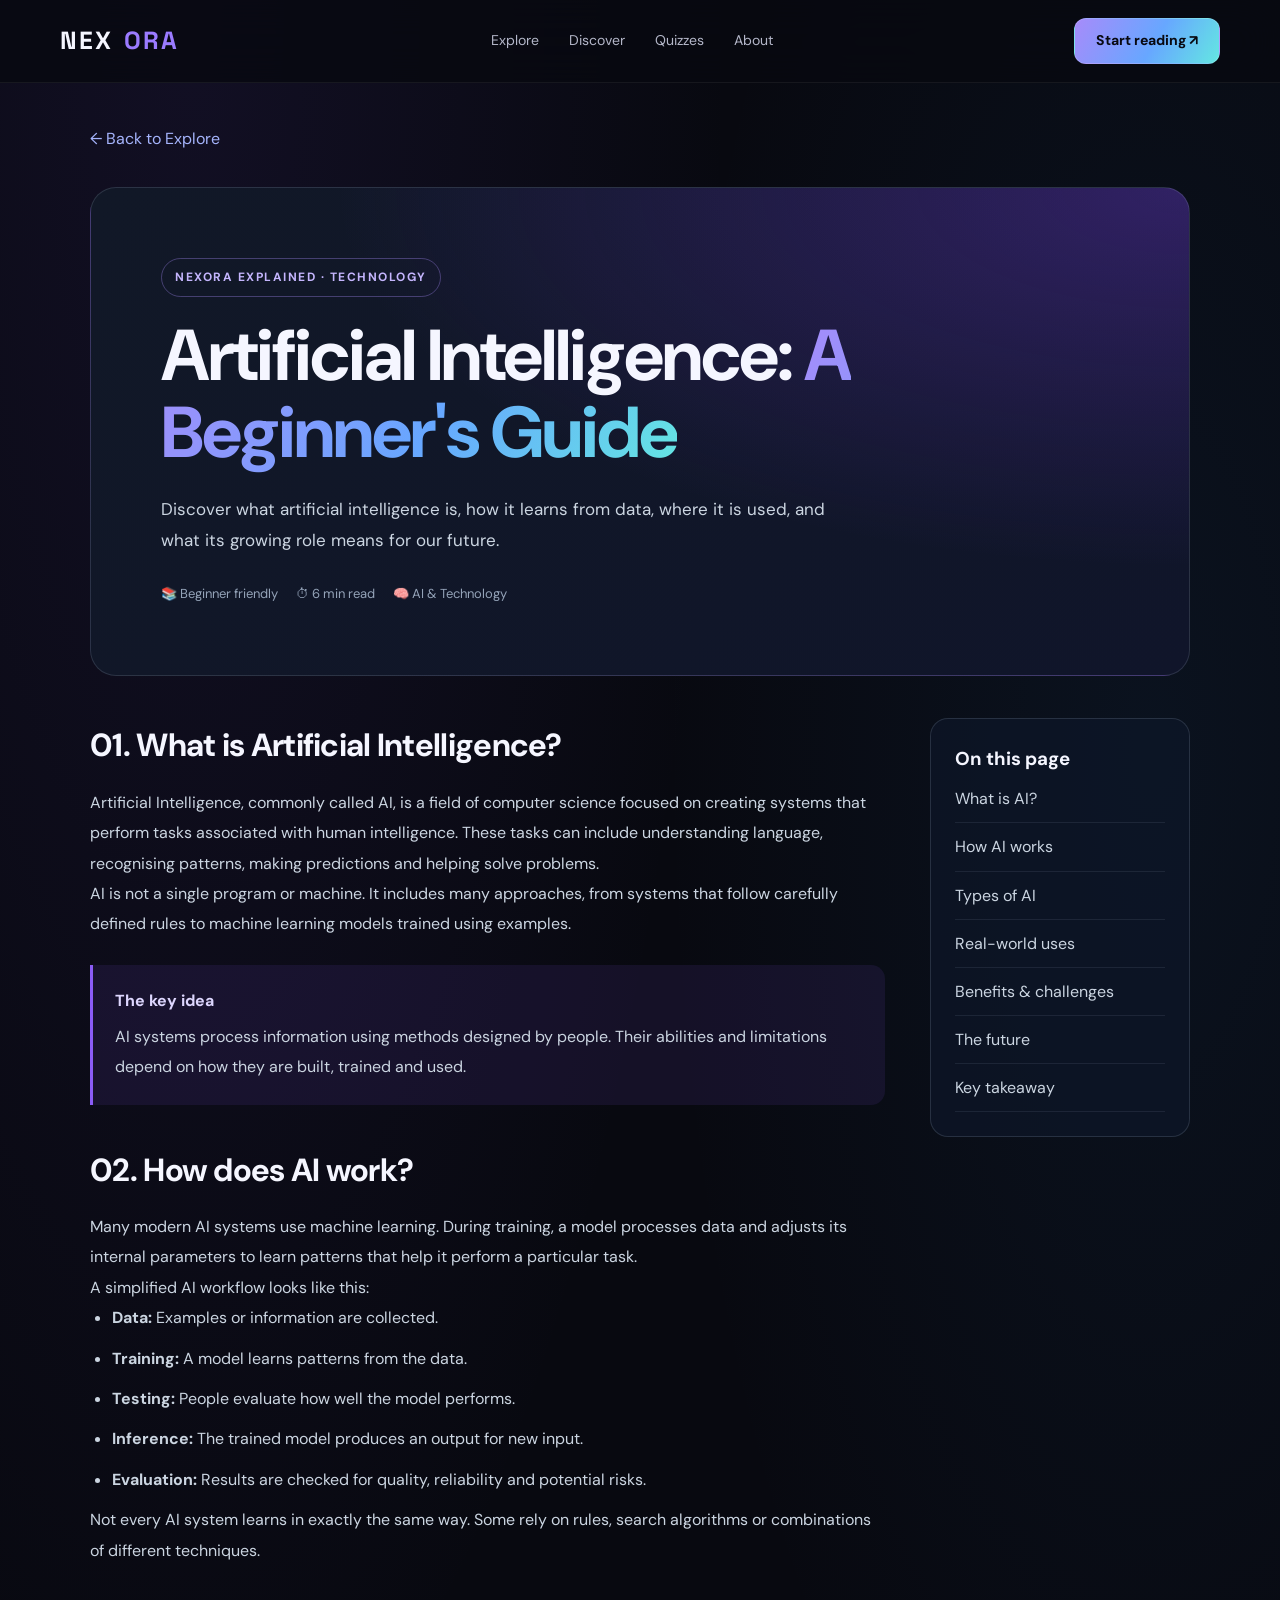
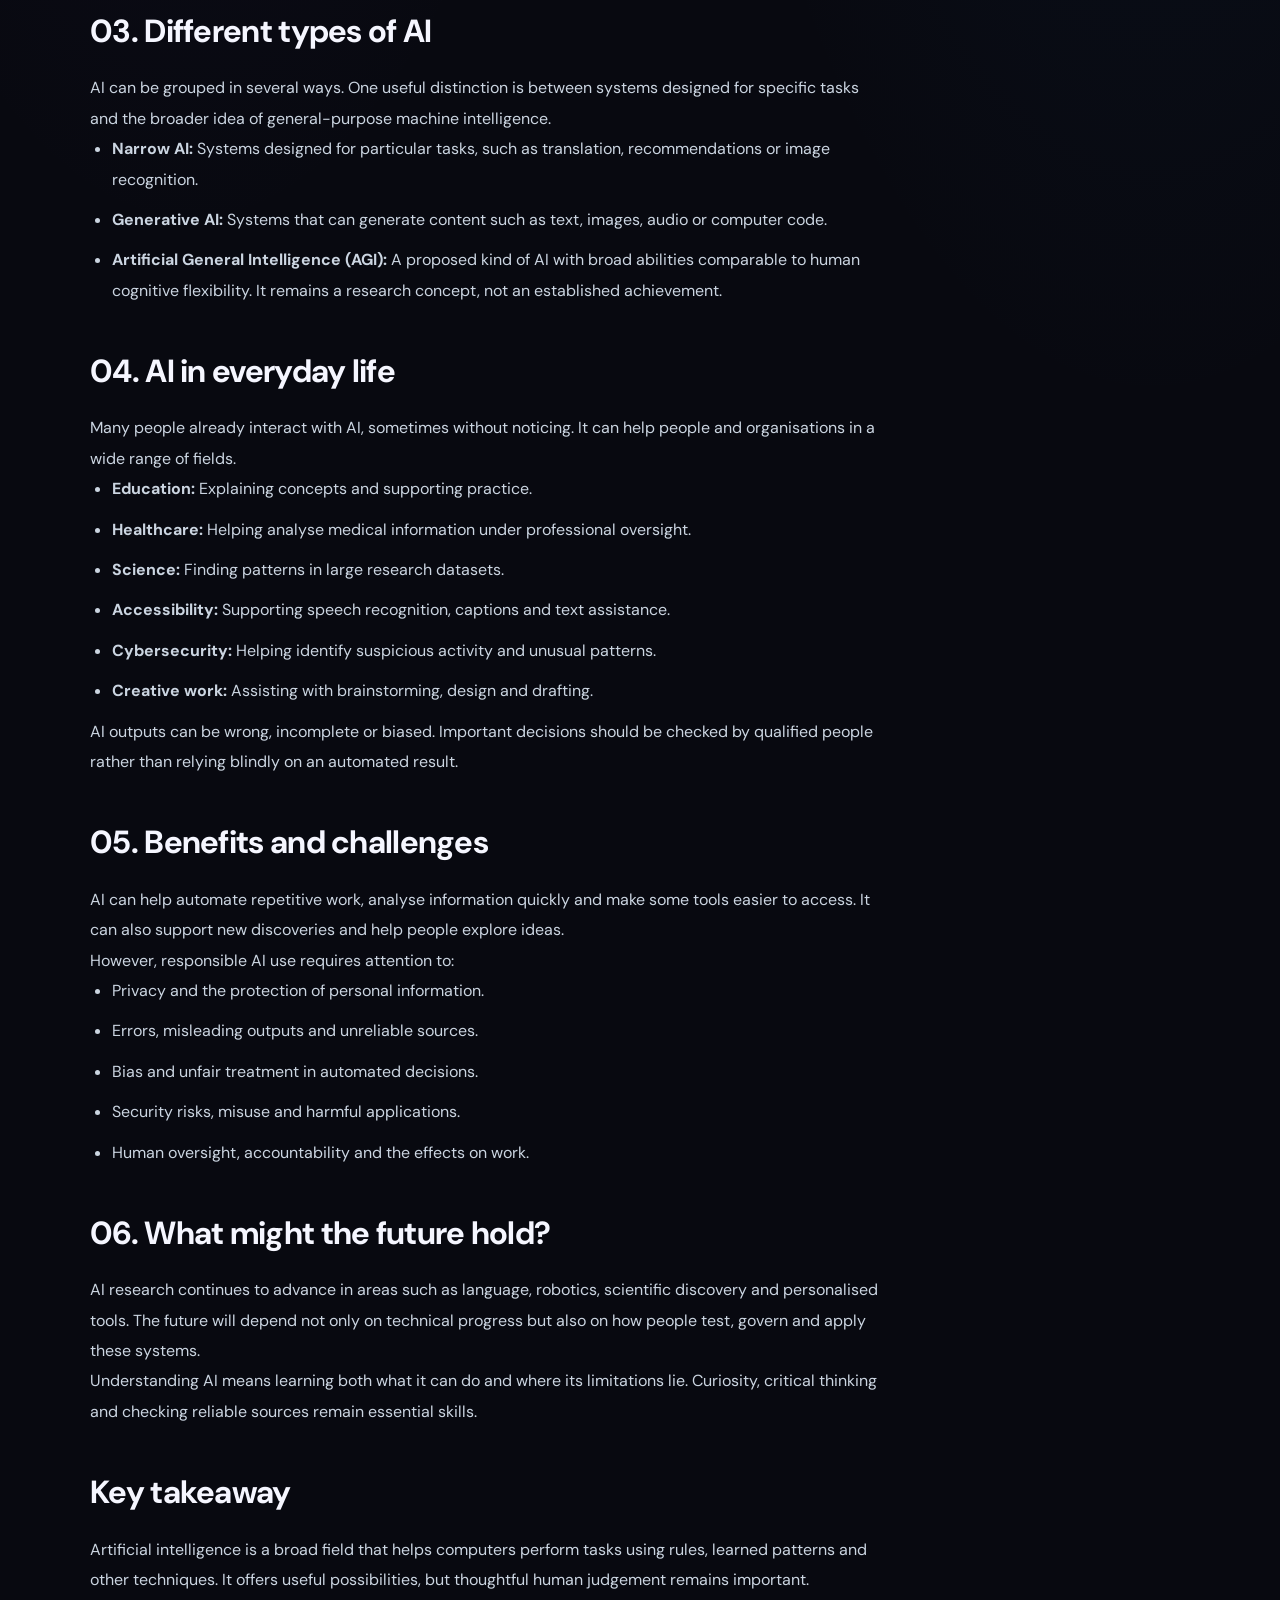
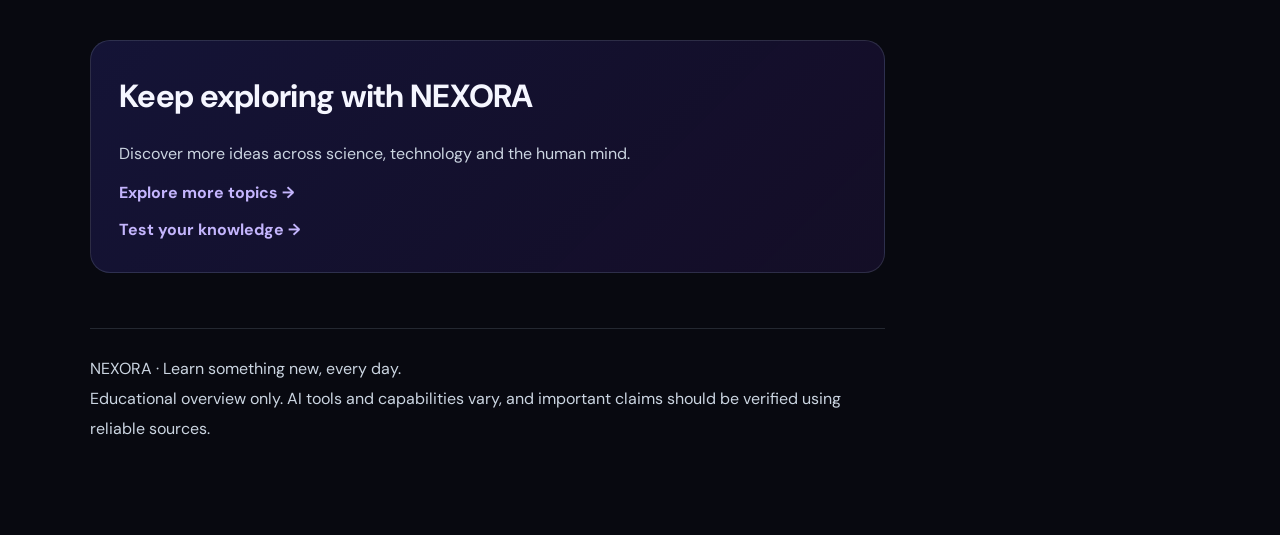
==== ai.html @ 0e7c2195 "Add files via upload" ====
<!DOCTYPE html>
<html lang="en">
<head>
  <meta charset="UTF-8">
  <meta name="viewport" content="width=device-width, initial-scale=1.0">

  <meta name="description" content="Explore Artificial Intelligence with NEXORA. Learn how AI works, its applications, benefits, limitations and future.">

  <title>Artificial Intelligence — NEXORA</title>

  <link rel="stylesheet" href="nexora.css">

  <style>
    .article-page {
      width: min(1100px, 90%);
      margin: 0 auto;
      padding: 42px 0 90px;
    }

    .article-back {
      display: inline-flex;
      align-items: center;
      gap: 8px;
      margin-bottom: 35px;
      color: #a5b4fc;
      text-decoration: none;
    }

    .article-back:hover {
      color: #ffffff;
    }

    .article-hero {
      position: relative;
      overflow: hidden;
      padding: clamp(30px, 6vw, 70px);
      border: 1px solid rgba(148, 163, 184, 0.2);
      border-radius: 26px;
      background:
        radial-gradient(ellipse at top right, rgba(124, 58, 237, 0.3), transparent 55%),
        linear-gradient(135deg, #111827, #10152a);
    }

    .article-label {
      display: inline-block;
      margin-bottom: 20px;
      padding: 8px 13px;
      border: 1px solid rgba(167, 139, 250, 0.35);
      border-radius: 999px;
      color: #c4b5fd;
      font-size: 12px;
      font-weight: 700;
      letter-spacing: 1.5px;
    }

    .article-hero h1 {
      max-width: 800px;
      margin: 0 0 22px;
      font-size: clamp(38px, 7vw, 72px);
      line-height: 1.08;
      letter-spacing: -2px;
    }

    .article-hero p {
      max-width: 680px;
      color: #cbd5e1;
      font-size: 17px;
      line-height: 1.8;
    }

    .article-meta {
      display: flex;
      flex-wrap: wrap;
      gap: 18px;
      margin-top: 28px;
      color: #94a3b8;
      font-size: 13px;
    }

    .article-layout {
      display: grid;
      grid-template-columns: minmax(0, 1fr) 260px;
      gap: 45px;
      align-items: start;
      margin-top: 42px;
    }

    .article-content {
      min-width: 0;
    }

    .article-content section {
      margin-bottom: 38px;
      scroll-margin-top: 25px;
    }

    .article-content h2 {
      margin: 0 0 15px;
      font-size: clamp(24px, 3vw, 32px);
      letter-spacing: -0.7px;
    }

    .article-content p,
    .article-content li {
      color: #cbd5e1;
      font-size: 16px;
      line-height: 1.9;
    }

    .article-content ul {
      padding-left: 22px;
    }

    .article-content li {
      margin-bottom: 10px;
    }

    .article-callout {
      margin: 25px 0;
      padding: 22px;
      border-left: 3px solid #8b5cf6;
      border-radius: 0 14px 14px 0;
      background: rgba(139, 92, 246, 0.1);
    }

    .article-callout strong {
      display: block;
      margin-bottom: 8px;
      color: #ddd6fe;
    }

    .article-callout p {
      margin: 0;
    }

    .article-sidebar {
      position: sticky;
      top: 24px;
      padding: 24px;
      border: 1px solid rgba(148, 163, 184, 0.2);
      border-radius: 18px;
      background: rgba(15, 23, 42, 0.65);
    }

    .article-sidebar h3 {
      margin-top: 0;
    }

    .article-sidebar a {
      display: block;
      padding: 10px 0;
      color: #cbd5e1;
      text-decoration: none;
      border-bottom: 1px solid rgba(148, 163, 184, 0.12);
    }

    .article-sidebar a:hover {
      color: #a5b4fc;
    }

    .article-cta {
      margin-top: 45px;
      padding: 28px;
      border: 1px solid rgba(148, 163, 184, 0.2);
      border-radius: 20px;
      background: linear-gradient(135deg, rgba(79, 70, 229, 0.18), rgba(124, 58, 237, 0.1));
    }

    .article-cta a {
      display: inline-block;
      margin-top: 10px;
      color: #c4b5fd;
      font-weight: 700;
      text-decoration: none;
    }

    .article-footer {
      margin-top: 55px;
      padding-top: 25px;
      border-top: 1px solid rgba(148, 163, 184, 0.2);
      color: #94a3b8;
      font-size: 13px;
    }

    @media (max-width: 760px) {
      .article-layout {
        grid-template-columns: 1fr;
        gap: 25px;
      }

      .article-sidebar {
        position: static;
        grid-row: 1;
      }

      .article-hero h1 {
        letter-spacing: -1px;
      }
    }
  </style>
</head>

<body>
  <header class="site-header">
    <div class="navbar">
      <a class="logo" href="nexora.html" aria-label="NEXORA home">
        NEX<span>ORA</span><span class="logo-dot"></span>
      </a>

      <nav class="nav-links" aria-label="Main navigation">
        <a href="nexora.html#explore">Explore</a>
        <a href="nexora.html#discover">Discover</a>
        <a href="nexora.html#quizzes">Quizzes</a>
        <a href="nexora.html#about">About</a>
      </nav>

      <a href="#article-start" class="nav-cta">Start reading ↗</a>
    </div>
  </header>

  <main class="article-page" id="main">
    <a class="article-back" href="nexora.html#explore">
      ← Back to Explore
    </a>

    <section class="article-hero">
      <span class="article-label">NEXORA EXPLAINED · TECHNOLOGY</span>

      <h1>Artificial Intelligence:
        <span class="gradient-text">A Beginner's Guide</span>
      </h1>

      <p>
        Discover what artificial intelligence is, how it learns from data,
        where it is used, and what its growing role means for our future.
      </p>

      <div class="article-meta">
        <span>📚 Beginner friendly</span>
        <span>⏱ 6 min read</span>
        <span>🧠 AI & Technology</span>
      </div>
    </section>

    <div class="article-layout" id="article-start">
      <article class="article-content">
        <section id="what-is-ai">
          <h2>01. What is Artificial Intelligence?</h2>

          <p>
            Artificial Intelligence, commonly called AI, is a field of
            computer science focused on creating systems that perform tasks
            associated with human intelligence. These tasks can include
            understanding language, recognising patterns, making predictions
            and helping solve problems.
          </p>

          <p>
            AI is not a single program or machine. It includes many approaches,
            from systems that follow carefully defined rules to machine
            learning models trained using examples.
          </p>

          <div class="article-callout">
            <strong>The key idea</strong>
            <p>
              AI systems process information using methods designed by people.
              Their abilities and limitations depend on how they are built,
              trained and used.
            </p>
          </div>
        </section>

        <section id="how-ai-works">
          <h2>02. How does AI work?</h2>

          <p>
            Many modern AI systems use machine learning. During training,
            a model processes data and adjusts its internal parameters
            to learn patterns that help it perform a particular task.
          </p>

          <p>A simplified AI workflow looks like this:</p>

          <ul>
            <li><strong>Data:</strong> Examples or information are collected.</li>
            <li><strong>Training:</strong> A model learns patterns from the data.</li>
            <li><strong>Testing:</strong> People evaluate how well the model performs.</li>
            <li><strong>Inference:</strong> The trained model produces an output for new input.</li>
            <li><strong>Evaluation:</strong> Results are checked for quality, reliability and potential risks.</li>
          </ul>

          <p>
            Not every AI system learns in exactly the same way. Some rely on
            rules, search algorithms or combinations of different techniques.
          </p>
        </section>

        <section id="types-of-ai">
          <h2>03. Different types of AI</h2>

          <p>
            AI can be grouped in several ways. One useful distinction is
            between systems designed for specific tasks and the broader idea
            of general-purpose machine intelligence.
          </p>

          <ul>
            <li>
              <strong>Narrow AI:</strong> Systems designed for particular
              tasks, such as translation, recommendations or image recognition.
            </li>
            <li>
              <strong>Generative AI:</strong> Systems that can generate
              content such as text, images, audio or computer code.
            </li>
            <li>
              <strong>Artificial General Intelligence (AGI):</strong> A
              proposed kind of AI with broad abilities comparable to human
              cognitive flexibility. It remains a research concept, not an
              established achievement.
            </li>
          </ul>
        </section>

        <section id="real-world-ai">
          <h2>04. AI in everyday life</h2>

          <p>
            Many people already interact with AI, sometimes without noticing.
            It can help people and organisations in a wide range of fields.
          </p>

          <ul>
            <li><strong>Education:</strong> Explaining concepts and supporting practice.</li>
            <li><strong>Healthcare:</strong> Helping analyse medical information under professional oversight.</li>
            <li><strong>Science:</strong> Finding patterns in large research datasets.</li>
            <li><strong>Accessibility:</strong> Supporting speech recognition, captions and text assistance.</li>
            <li><strong>Cybersecurity:</strong> Helping identify suspicious activity and unusual patterns.</li>
            <li><strong>Creative work:</strong> Assisting with brainstorming, design and drafting.</li>
          </ul>

          <p>
            AI outputs can be wrong, incomplete or biased. Important decisions
            should be checked by qualified people rather than relying blindly
            on an automated result.
          </p>
        </section>

        <section id="benefits-and-risks">
          <h2>05. Benefits and challenges</h2>

          <p>
            AI can help automate repetitive work, analyse information quickly
            and make some tools easier to access. It can also support new
            discoveries and help people explore ideas.
          </p>

          <p>However, responsible AI use requires attention to:</p>

          <ul>
            <li>Privacy and the protection of personal information.</li>
            <li>Errors, misleading outputs and unreliable sources.</li>
            <li>Bias and unfair treatment in automated decisions.</li>
            <li>Security risks, misuse and harmful applications.</li>
            <li>Human oversight, accountability and the effects on work.</li>
          </ul>
        </section>

        <section id="future-of-ai">
          <h2>06. What might the future hold?</h2>

          <p>
            AI research continues to advance in areas such as language,
            robotics, scientific discovery and personalised tools. The future
            will depend not only on technical progress but also on how people
            test, govern and apply these systems.
          </p>

          <p>
            Understanding AI means learning both what it can do and where
            its limitations lie. Curiosity, critical thinking and checking
            reliable sources remain essential skills.
          </p>
        </section>

        <section id="key-takeaway">
          <h2>Key takeaway</h2>

          <p>
            Artificial intelligence is a broad field that helps computers
            perform tasks using rules, learned patterns and other techniques.
            It offers useful possibilities, but thoughtful human judgement
            remains important.
          </p>
        </section>

        <div class="article-cta">
          <h2>Keep exploring with NEXORA</h2>
          <p>Discover more ideas across science, technology and the human mind.</p>
          <a href="nexora.html#explore">Explore more topics →</a>
          <br>
          <a href="nexora.html#quizzes">Test your knowledge →</a>
        </div>

        <footer class="article-footer">
          <p>
            NEXORA · Learn something new, every day.
          </p>
          <p>
            Educational overview only. AI tools and capabilities vary, and
            important claims should be verified using reliable sources.
          </p>
        </footer>
      </article>

      <aside class="article-sidebar">
        <h3>On this page</h3>
        <a href="#what-is-ai">What is AI?</a>
        <a href="#how-ai-works">How AI works</a>
        <a href="#types-of-ai">Types of AI</a>
        <a href="#real-world-ai">Real-world uses</a>
        <a href="#benefits-and-risks">Benefits & challenges</a>
        <a href="#future-of-ai">The future</a>
        <a href="#key-takeaway">Key takeaway</a>
      </aside>
    </div>
  </main>
</body>
</html>
---- nexora.css ----
/* =========================================
   NEXORA — Premium Knowledge Platform
   Complete Responsive Stylesheet
========================================= */

@import url('https://fonts.googleapis.com/css2?family=DM+Sans:wght@400;500;600;700&family=Space+Grotesk:wght@400;500;600;700&display=swap');

:root {
  --bg: #080910;
  --bg-soft: #0e101b;
  --surface: #111421;
  --surface-light: #171a2a;
  --text: #f5f6ff;
  --muted: #9a9eb5;
  --purple: #9b7bff;
  --blue: #63a8ff;
  --cyan: #66e7e8;
  --border: rgba(255, 255, 255, 0.09);
  --gradient: linear-gradient(120deg, #a78bfa, #67a7ff 55%, #64e7e2);
  --radius: 22px;
  --container: 1160px;
  --shadow: 0 24px 80px rgba(0, 0, 0, 0.25);
}

* {
  box-sizing: border-box;
  margin: 0;
  padding: 0;
}

html {
  scroll-behavior: smooth;
  scroll-padding-top: 100px;
}

body {
  min-height: 100vh;
  background:
    radial-gradient(ellipse at 15% 0%, rgba(91, 60, 180, 0.12), transparent 35%),
    radial-gradient(ellipse at 90% 20%, rgba(36, 112, 180, 0.09), transparent 30%),
    var(--bg);
  color: var(--text);
  font-family: "DM Sans", sans-serif;
  line-height: 1.7;
  overflow-x: hidden;
  -webkit-font-smoothing: antialiased;
}

body::before {
  content: "";
  position: fixed;
  inset: 0;
  z-index: -1;
  pointer-events: none;
  opacity: 0.15;
  background-image: radial-gradient(rgba(255,255,255,.17) 0.7px, transparent 0.7px);
  background-size: 26px 26px;
}

::selection {
  background: rgba(155, 123, 255, 0.4);
  color: white;
}

a {
  color: inherit;
  text-decoration: none;
}

button,
input {
  font: inherit;
}

button {
  color: inherit;
}

button:focus-visible,
a:focus-visible,
input:focus-visible {
  outline: 2px solid var(--cyan);
  outline-offset: 4px;
}

img {
  display: block;
  max-width: 100%;
}

.container,
.navbar,
.hero,
.topic-strip,
.section,
.discovery-section,
.quiz-section,
.about-section,
.site-footer {
  width: min(var(--container), calc(100% - 48px));
  margin-inline: auto;
}

section {
  scroll-margin-top: 100px;
}

.section {
  padding-block: 100px;
}

.section-heading {
  max-width: 680px;
  margin-bottom: 38px;
}

.section-heading h2,
.discovery-section h2,
.quiz-section h2,
.about-section h2 {
  margin-top: 12px;
  font-family: "Space Grotesk", sans-serif;
  font-size: clamp(2rem, 4vw, 3.15rem);
  font-weight: 600;
  line-height: 1.15;
  letter-spacing: -1.7px;
}

.section-heading p,
.discovery-section p,
.about-section p {
  margin-top: 16px;
  color: var(--muted);
  font-size: 1rem;
}

.eyebrow,
.status-label {
  display: inline-flex;
  align-items: center;
  gap: 9px;
  color: #c4b4ff;
  font-size: 0.75rem;
  font-weight: 700;
  letter-spacing: 2px;
  text-transform: uppercase;
}

.eyebrow::before {
  content: "";
  width: 20px;
  height: 1px;
  background: var(--purple);
}

/* HEADER */

.site-header {
  position: sticky;
  top: 0;
  z-index: 100;
  border-bottom: 1px solid rgba(255,255,255,.06);
  background: rgba(8, 9, 16, .82);
  backdrop-filter: blur(22px);
  -webkit-backdrop-filter: blur(22px);
}

.navbar {
  min-height: 82px;
  display: flex;
  align-items: center;
  justify-content: space-between;
  gap: 28px;
}

.logo {
  display: inline-flex;
  align-items: center;
  gap: 11px;
  font-family: "Space Grotesk", sans-serif;
  font-size: 1.55rem;
  font-weight: 700;
  letter-spacing: 2px;
  white-space: nowrap;
}

.logo span {
  color: var(--purple);
}

.nav-links {
  display: flex;
  align-items: center;
  gap: 30px;
  list-style: none;
}

.nav-links a {
  color: #b4b7c9;
  font-size: 0.88rem;
  transition: color .2s ease;
}

.nav-links a:hover {
  color: white;
}

.nav-cta,
.primary-button {
  display: inline-flex;
  align-items: center;
  justify-content: center;
  gap: 10px;
  min-height: 46px;
  padding: 0 21px;
  border: 1px solid rgba(255,255,255,.15);
  border-radius: 12px;
  background: var(--gradient);
  color: #080910;
  font-size: 0.88rem;
  font-weight: 700;
  transition: transform .25s ease, box-shadow .25s ease;
}

.nav-cta:hover,
.primary-button:hover {
  transform: translateY(-3px);
  box-shadow: 0 10px 32px rgba(131, 116, 255, .24);
}

/* HERO */

.hero {
  position: relative;
  min-height: 620px;
  display: grid;
  grid-template-columns: 1.05fr .95fr;
  align-items: center;
  gap: 55px;
  padding-block: 85px 95px;
}

.hero::before {
  content: "";
  position: absolute;
  top: 13%;
  right: 12%;
  width: 340px;
  height: 340px;
  border-radius: 50%;
  background: rgba(119, 84, 255, .11);
  filter: blur(100px);
  pointer-events: none;
}

.hero-content {
  position: relative;
  z-index: 2;
}

.status-label {
  padding: 8px 13px;
  border: 1px solid rgba(167,139,250,.23);
  border-radius: 50px;
  background: rgba(139,92,246,.08);
  font-size: 0.7rem;
  letter-spacing: 1.3px;
}

.status-label::before {
  content: "";
  width: 7px;
  height: 7px;
  border-radius: 50%;
  background: var(--cyan);
  box-shadow: 0 0 12px var(--cyan);
}

.hero h1 {
  max-width: 650px;
  margin-top: 25px;
  font-family: "Space Grotesk", sans-serif;
  font-size: clamp(3rem, 6.2vw, 5.25rem);
  font-weight: 600;
  line-height: 1.04;
  letter-spacing: -4px;
}

.gradient-text {
  background: var(--gradient);
  -webkit-background-clip: text;
  background-clip: text;
  color: transparent;
}

.hero-content > p {
  max-width: 510px;
  margin-top: 24px;
  color: var(--muted);
  font-size: 1.05rem;
  line-height: 1.9;
}

.hero-actions {
  display: flex;
  flex-wrap: wrap;
  gap: 13px;
  margin-top: 32px;
}

.secondary-button {
  display: inline-flex;
  align-items: center;
  justify-content: center;
  min-height: 46px;
  padding: 0 21px;
  border: 1px solid var(--border);
  border-radius: 12px;
  background: rgba(255,255,255,.035);
  color: #e5e6f2;
  font-size: .88rem;
  font-weight: 600;
  transition: background .2s ease, border-color .2s ease;
}

.secondary-button:hover {
  background: rgba(255,255,255,.08);
  border-color: rgba(167,139,250,.45);
}

/* HERO VISUAL */

.hero-visual {
  position: relative;
  min-height: 420px;
  display: flex;
  align-items: center;
  justify-content: center;
  isolation: isolate;
}

.hero-orb {
  position: absolute;
  width: min(330px, 80%);
  aspect-ratio: 1;
  border-radius: 50%;
  background:
    radial-gradient(circle at 35% 30%, rgba(190,173,255,.95), transparent 8%),
    radial-gradient(circle at 40% 35%, rgba(124,94,255,.8), transparent 25%),
    radial-gradient(circle at 65% 65%, rgba(52,153,244,.75), transparent 35%),
    radial-gradient(circle at center, #20194c, #0e1023 65%);
  box-shadow:
    inset -20px -25px 65px rgba(0,0,0,.65),
    0 0 100px rgba(105,88,255,.16);
  animation: orb-float 7s ease-in-out infinite;
}

.hero-orb::before,
.hero-orb::after {
  content: "";
  position: absolute;
  inset: -17px;
  border: 1px solid rgba(169,150,255,.25);
  border-radius: 50%;
  transform: rotateX(65deg) rotate(-20deg);
}

.hero-orb::after {
  inset: -36px;
  border-color: rgba(94,176,255,.18);
  transform: rotateX(65deg) rotate(35deg);
}

.floating-card {
  position: absolute;
  z-index: 2;
  display: flex;
  align-items: center;
  gap: 12px;
  padding: 15px 17px;
  border: 1px solid rgba(255,255,255,.13);
  border-radius: 16px;
  background: rgba(20, 22, 39, .82);
  box-shadow: var(--shadow);
  backdrop-filter: blur(16px);
  animation: card-float 5s ease-in-out infinite;
}

.floating-card strong {
  display: block;
  font-size: .9rem;
}

.floating-card small {
  display: block;
  color: var(--muted);
  font-size: .73rem;
}

.floating-icon {
  display: grid;
  width: 42px;
  height: 42px;
  place-items: center;
  border-radius: 12px;
  background: rgba(155,123,255,.15);
  font-size: 1.25rem;
}

.card-one {
  top: 48px;
  left: 0;
}

.card-two {
  right: -3px;
  bottom: 75px;
  animation-delay: -2s;
}

.card-three {
  right: 15px;
  top: 38px;
  padding: 11px 14px;
  animation-delay: -1s;
}

@keyframes orb-float {
  0%, 100% { transform: translateY(0) rotate(0deg); }
  50% { transform: translateY(-12px) rotate(5deg); }
}

@keyframes card-float {
  0%, 100% { transform: translateY(0); }
  50% { transform: translateY(-9px); }
}

/* TOPIC STRIP */

.topic-strip {
  display: flex;
  flex-wrap: wrap;
  align-items: center;
  justify-content: center;
  gap: 15px 34px;
  padding: 25px 20px;
  border-block: 1px solid var(--border);
  color: #a5a9bd;
  font-size: .82rem;
}

.topic-strip span {
  display: inline-flex;
  align-items: center;
  gap: 9px;
}

.topic-strip span::first-letter {
  color: var(--purple);
}

/* EXPLORE SECTION */

.explore-section {
  padding-top: 110px;
}

.search-form {
  display: flex;
  gap: 10px;
  max-width: 650px;
  margin-bottom: 24px;
}

.search-form input {
  width: 100%;
  min-width: 0;
  min-height: 52px;
  padding: 0 18px;
  border: 1px solid var(--border);
  border-radius: 13px;
  background: rgba(255,255,255,.035);
  color: var(--text);
  outline: none;
  transition: border-color .2s ease, background .2s ease;
}

.search-form input::placeholder {
  color: #73788f;
}

.search-form input:focus {
  border-color: rgba(155,123,255,.7);
  background: rgba(255,255,255,.055);
}

.search-form button {
  flex-shrink: 0;
  min-width: 110px;
  padding-inline: 20px;
  border: 0;
  border-radius: 13px;
  background: #a48bff;
  color: #0b0b13;
  font-weight: 700;
  cursor: pointer;
  transition: background .2s ease, transform .2s ease;
}

.search-form button:hover {
  background: #b8a5ff;
  transform: translateY(-2px);
}

.search-status {
  min-height: 25px;
  margin: -12px 0 15px;
  color: var(--muted);
  font-size: .85rem;
}

.category-filters {
  display: flex;
  flex-wrap: wrap;
  gap: 10px;
  margin-bottom: 32px;
}

.category-filters button,
.category-filters [data-category] {
  padding: 9px 16px;
  border: 1px solid var(--border);
  border-radius: 50px;
  background: transparent;
  color: #a9aec2;
  font-size: .82rem;
  cursor: pointer;
  transition: color .2s ease, background .2s ease, border-color .2s ease;
}

.category-filters button:hover,
.category-filters button.active,
.category-filters button[aria-pressed="true"] {
  border-color: rgba(155,123,255,.55);
  background: rgba(155,123,255,.12);
  color: #d6caff;
}

.topic-grid {
  display: grid;
  grid-template-columns: repeat(3, minmax(0, 1fr));
  gap: 19px;
}

.topic-card {
  position: relative;
  display: flex;
  min-height: 255px;
  flex-direction: column;
  align-items: flex-start;
  padding: 27px;
  overflow: hidden;
  border: 1px solid var(--border);
  border-radius: var(--radius);
  background: linear-gradient(145deg, rgba(22,25,43,.92), rgba(13,15,25,.95));
  transition: transform .25s ease, border-color .25s ease, box-shadow .25s ease;
}

.topic-card::before {
  content: "";
  position: absolute;
  top: -80px;
  right: -70px;
  width: 170px;
  height: 170px;
  border-radius: 50%;
  background: rgba(126,99,255,.08);
  filter: blur(30px);
  transition: background .25s ease;
}

.topic-card:hover {
  transform: translateY(-6px);
  border-color: rgba(155,123,255,.35);
  box-shadow: 0 20px 55px rgba(0,0,0,.2);
}

.topic-card:hover::before {
  background: rgba(126,99,255,.17);
}

.topic-card > * {
  position: relative;
}

.topic-icon,
.topic-card .card-icon {
  display: grid;
  width: 51px;
  height: 51px;
  place-items: center;
  margin-bottom: 21px;
  border: 1px solid rgba(155,123,255,.17);
  border-radius: 15px;
  background: rgba(155,123,255,.1);
  font-size: 1.5rem;
}

.topic-card h3 {
  margin-bottom: 9px;
  font-family: "Space Grotesk", sans-serif;
  font-size: 1.2rem;
  font-weight: 600;
  letter-spacing: -.3px;
}

.topic-card p {
  color: var(--muted);
  font-size: .88rem;
  line-height: 1.8;
}

.topic-card a,
.topic-card .card-link {
  display: inline-flex;
  align-items: center;
  gap: 7px;
  margin-top: auto;
  padding-top: 20px;
  color: #b9a8ff;
  font-size: .84rem;
  font-weight: 700;
}

.topic-card a:hover,
.topic-card .card-link:hover {
  color: white;
}

.empty-state {
  padding: 35px 20px;
  color: var(--muted);
  text-align: center;
}

/* DISCOVERY / DAILY FACT */

.discovery-section {
  position: relative;
  display: grid;
  grid-template-columns: .8fr 1.2fr;
  align-items: center;
  gap: 55px;
  margin-top: 20px;
  padding: 58px;
  overflow: hidden;
  border: 1px solid rgba(155,123,255,.2);
  border-radius: 28px;
  background:
    radial-gradient(ellipse at 0% 0%, rgba(119,83,255,.16), transparent 55%),
    linear-gradient(135deg, #151527, #101421 75%);
}

.discovery-section::after {
  content: "✦";
  position: absolute;
  right: 35px;
  top: 10px;
  color: rgba(180,159,255,.13);
  font-size: 9rem;
  line-height: 1;
  pointer-events: none;
}

.discovery-section h2 {
  font-size: clamp(2rem, 4vw, 2.7rem);
}

.discovery-section p {
  line-height: 1.9;
}

.fact-card {
  position: relative;
  z-index: 1;
  padding: 31px;
  border: 1px solid rgba(255,255,255,.1);
  border-radius: 20px;
  background: rgba(8,10,19,.6);
  box-shadow: var(--shadow);
}

.fact-number,
#factNumber {
  color: #b9a7ff;
  font-size: .76rem;
  font-weight: 700;
  letter-spacing: 1.7px;
  text-transform: uppercase;
}

.fact-card h3,
#factTitle {
  margin-top: 14px;
  font-family: "Space Grotesk", sans-serif;
  font-size: 1.55rem;
  line-height: 1.35;
}

.fact-card p,
#factText {
  margin-top: 12px;
  color: #a8adc1;
  font-size: .93rem;
  line-height: 1.85;
}

#newFactButton,
.new-fact-button {
  display: inline-flex;
  align-items: center;
  gap: 9px;
  margin-top: 23px;
  padding: 11px 16px;
  border: 1px solid rgba(155,123,255,.3);
  border-radius: 10px;
  background: rgba(155,123,255,.12);
  color: #d3c7ff;
  font-size: .84rem;
  font-weight: 700;
  cursor: pointer;
  transition: background .2s ease;
}

#newFactButton:hover,
.new-fact-button:hover {
  background: rgba(155,123,255,.22);
}

/* QUIZ */

.quiz-section {
  padding-block: 115px;
  text-align: center;
}

.quiz-section .section-heading {
  margin-inline: auto;
}

.quiz-container,
#quizContainer {
  max-width: 720px;
  margin: 0 auto;
  padding: 35px;
  border: 1px solid var(--border);
  border-radius: 24px;
  background: linear-gradient(145deg, rgba(22,25,43,.92), rgba(13,15,25,.97));
  text-align: left;
  box-shadow: var(--shadow);
}

.quiz-progress,
#quizProgress {
  display: flex;
  align-items: center;
  justify-content: space-between;
  gap: 15px;
  margin-bottom: 13px;
  color: #a9aec3;
  font-size: .8rem;
}

.quiz-progress-bar,
#quizProgressBar {
  height: 6px;
  overflow: hidden;
  border-radius: 20px;
  background: rgba(255,255,255,.08);
}

.quiz-progress-fill,
#quizProgressFill {
  width: 0;
  height: 100%;
  border-radius: inherit;
  background: var(--gradient);
  transition: width .35s ease;
}

.quiz-question,
#quizQuestion {
  margin-block: 28px 22px;
  font-family: "Space Grotesk", sans-serif;
  font-size: clamp(1.25rem, 3vw, 1.7rem);
  line-height: 1.45;
}

.quiz-answers,
#quizAnswers {
  display: grid;
  gap: 12px;
}

.quiz-answers button,
#quizAnswers button,
#quizAnswers label {
  width: 100%;
  padding: 15px 17px;
  border: 1px solid var(--border);
  border-radius: 12px;
  background: rgba(255,255,255,.025);
  color: #d9dced;
  text-align: left;
  cursor: pointer;
  transition: background .2s ease, border-color .2s ease;
}

.quiz-answers button:hover,
#quizAnswers button:hover {
  border-color: rgba(155,123,255,.5);
  background: rgba(155,123,255,.08);
}

.quiz-answers button.correct,
#quizAnswers button.correct {
  border-color: #4dc99a;
  background: rgba(77,201,154,.1);
}

.quiz-answers button.incorrect,
#quizAnswers button.incorrect {
  border-color: #ff818d;
  background: rgba(255,129,141,.1);
}

.quiz-feedback,
#quizFeedback {
  min-height: 28px;
  margin-top: 15px;
  color: var(--muted);
  font-size: .9rem;
}

.quiz-score,
#quizScore {
  margin-top: 10px;
  color: #d1c4ff;
  font-weight: 700;
}

.quiz-next,
#quizNext {
  display: inline-flex;
  align-items: center;
  justify-content: center;
  margin-top: 22px;
  padding: 12px 21px;
  border: none;
  border-radius: 11px;
  background: var(--gradient);
  color: #090a12;
  font-weight: 700;
  cursor: pointer;
  transition: transform .2s ease;
}

.quiz-next:hover,
#quizNext:hover {
  transform: translateY(-2px);
}

button:disabled {
  cursor: not-allowed;
  opacity: .55;
}

/* ABOUT */

.about-section {
  display: grid;
  grid-template-columns: 1fr 1fr;
  align-items: center;
  gap: 65px;
  padding-block: 65px 110px;
}

.about-section h2 {
  max-width: 520px;
}

.about-section p {
  max-width: 580px;
  line-height: 1.9;
}

.about-visual {
  position: relative;
  display: grid;
  min-height: 270px;
  place-items: center;
  overflow: hidden;
  border: 1px solid var(--border);
  border-radius: 25px;
  background:
    radial-gradient(circle at 50% 45%, rgba(139,92,246,.2), transparent 48%),
    #101220;
}

.about-visual::before,
.about-visual::after {
  content: "";
  position: absolute;
  width: 190px;
  height: 190px;
  border: 1px solid rgba(155,123,255,.25);
  border-radius: 50%;
}

.about-visual::after {
  width: 250px;
  height: 250px;
  border-color: rgba(102,167,255,.16);
}

.about-symbol {
  position: relative;
  z-index: 1;
  font-family: "Space Grotesk", sans-serif;
  font-size: 5rem;
  font-weight: 700;
  letter-spacing: -6px;
  background: var(--gradient);
  -webkit-background-clip: text;
  background-clip: text;
  color: transparent;
}

/* FOOTER */

.site-footer {
  display: flex;
  flex-wrap: wrap;
  align-items: center;
  justify-content: space-between;
  gap: 22px;
  padding-block: 30px;
  border-top: 1px solid var(--border);
  color: var(--muted);
  font-size: .82rem;
}

.footer-links {
  display: flex;
  flex-wrap: wrap;
  gap: 22px;
}

.footer-links a {
  transition: color .2s ease;
}

.footer-links a:hover {
  color: white;
}

/* GENERAL POLISH */

hr {
  border: 0;
  border-top: 1px solid var(--border);
}

[hidden] {
  display: none !important;
}

@media (prefers-reduced-motion: reduce) {
  *,
  *::before,
  *::after {
    scroll-behavior: auto !important;
    animation-duration: .01ms !important;
    animation-iteration-count: 1 !important;
    transition-duration: .01ms !important;
  }
}

/* TABLET */

@media (max-width: 900px) {
  .nav-links {
    gap: 17px;
  }

  .hero {
    grid-template-columns: 1fr 1fr;
    gap: 20px;
    min-height: auto;
    padding-block: 80px;
  }

  .hero h1 {
    font-size: clamp(2.8rem, 6vw, 4rem);
    letter-spacing: -2.5px;
  }

  .hero-visual {
    min-height: 350px;
  }

  .topic-grid {
    grid-template-columns: repeat(2, minmax(0, 1fr));
  }

  .discovery-section {
    grid-template-columns: 1fr;
    gap: 30px;
    padding: 38px;
  }

  .about-section {
    gap: 35px;
  }
}

/* MOBILE */

@media (max-width: 650px) {
  .container,
  .navbar,
  .hero,
  .topic-strip,
  .section,
  .discovery-section,
  .quiz-section,
  .about-section,
  .site-footer {
    width: calc(100% - 32px);
  }

  .navbar {
    min-height: 72px;
    flex-wrap: wrap;
    gap: 12px;
    padding-block: 13px;
  }

  .logo {
    font-size: 1.3rem;
  }

  .nav-links {
    order: 3;
    width: 100%;
    justify-content: space-between;
    gap: 8px;
    padding-top: 7px;
    border-top: 1px solid rgba(255,255,255,.06);
  }

  .nav-links a {
    font-size: .75rem;
  }

  .nav-cta {
    min-height: 39px;
    padding-inline: 13px;
    font-size: .77rem;
  }

  .hero {
    grid-template-columns: 1fr;
    gap: 15px;
    padding-block: 65px 55px;
  }

  .hero h1 {
    font-size: clamp(2.8rem, 12vw, 4.2rem);
    letter-spacing: -2.7px;
  }

  .hero-content > p {
    font-size: .96rem;
  }

  .hero-visual {
    min-height: 340px;
    margin-top: 5px;
  }

  .hero-orb {
    width: 235px;
  }

  .floating-card {
    gap: 9px;
    padding: 11px;
  }

  .floating-icon {
    width: 35px;
    height: 35px;
    font-size: 1rem;
  }

  .floating-card strong {
    font-size: .78rem;
  }

  .floating-card small {
    font-size: .66rem;
  }

  .card-one {
    top: 25px;
    left: 0;
  }

  .card-two {
    right: 0;
    bottom: 30px;
  }

  .card-three {
    top: 20px;
    right: 0;
  }

  .topic-strip {
    justify-content: flex-start;
    gap: 12px 22px;
    padding-inline: 0;
    font-size: .78rem;
  }

  .section {
    padding-block: 75px;
  }

  .section-heading {
    margin-bottom: 28px;
  }

  .section-heading h2,
  .discovery-section h2,
  .quiz-section h2,
  .about-section h2 {
    font-size: 2.15rem;
    letter-spacing: -1px;
  }

  .search-form {
    gap: 8px;
  }

  .search-form input {
    min-height: 48px;
    padding-inline: 13px;
    font-size: .86rem;
  }

  .search-form button {
    min-width: 82px;
    padding-inline: 12px;
    font-size: .82rem;
  }

  .category-filters {
    gap: 8px;
  }

  .category-filters button {
    padding: 8px 12px;
    font-size: .76rem;
  }

  .topic-grid {
    grid-template-columns: 1fr;
    gap: 14px;
  }

  .topic-card {
    min-height: 220px;
    padding: 23px;
  }

  .discovery-section {
    gap: 25px;
    padding: 26px 20px;
    border-radius: 21px;
  }

  .discovery-section::after {
    right: 10px;
    font-size: 6rem;
  }

  .fact-card {
    padding: 23px 19px;
  }

  .fact-card h3,
  #factTitle {
    font-size: 1.35rem;
  }

  .quiz-section {
    padding-block: 80px;
  }

  .quiz-container,
  #quizContainer {
    padding: 23px 17px;
  }

  .quiz-question,
  #quizQuestion {
    font-size: 1.3rem;
  }

  .quiz-answers button,
  #quizAnswers button {
    padding: 13px;
    font-size: .88rem;
  }

  .about-section {
    grid-template-columns: 1fr;
    gap: 28px;
    padding-block: 50px 75px;
  }

  .about-visual {
    min-height: 220px;
  }

  .site-footer {
    align-items: flex-start;
    flex-direction: column;
    padding-block: 25px;
  }

  .footer-links {
    gap: 16px;
  }
}
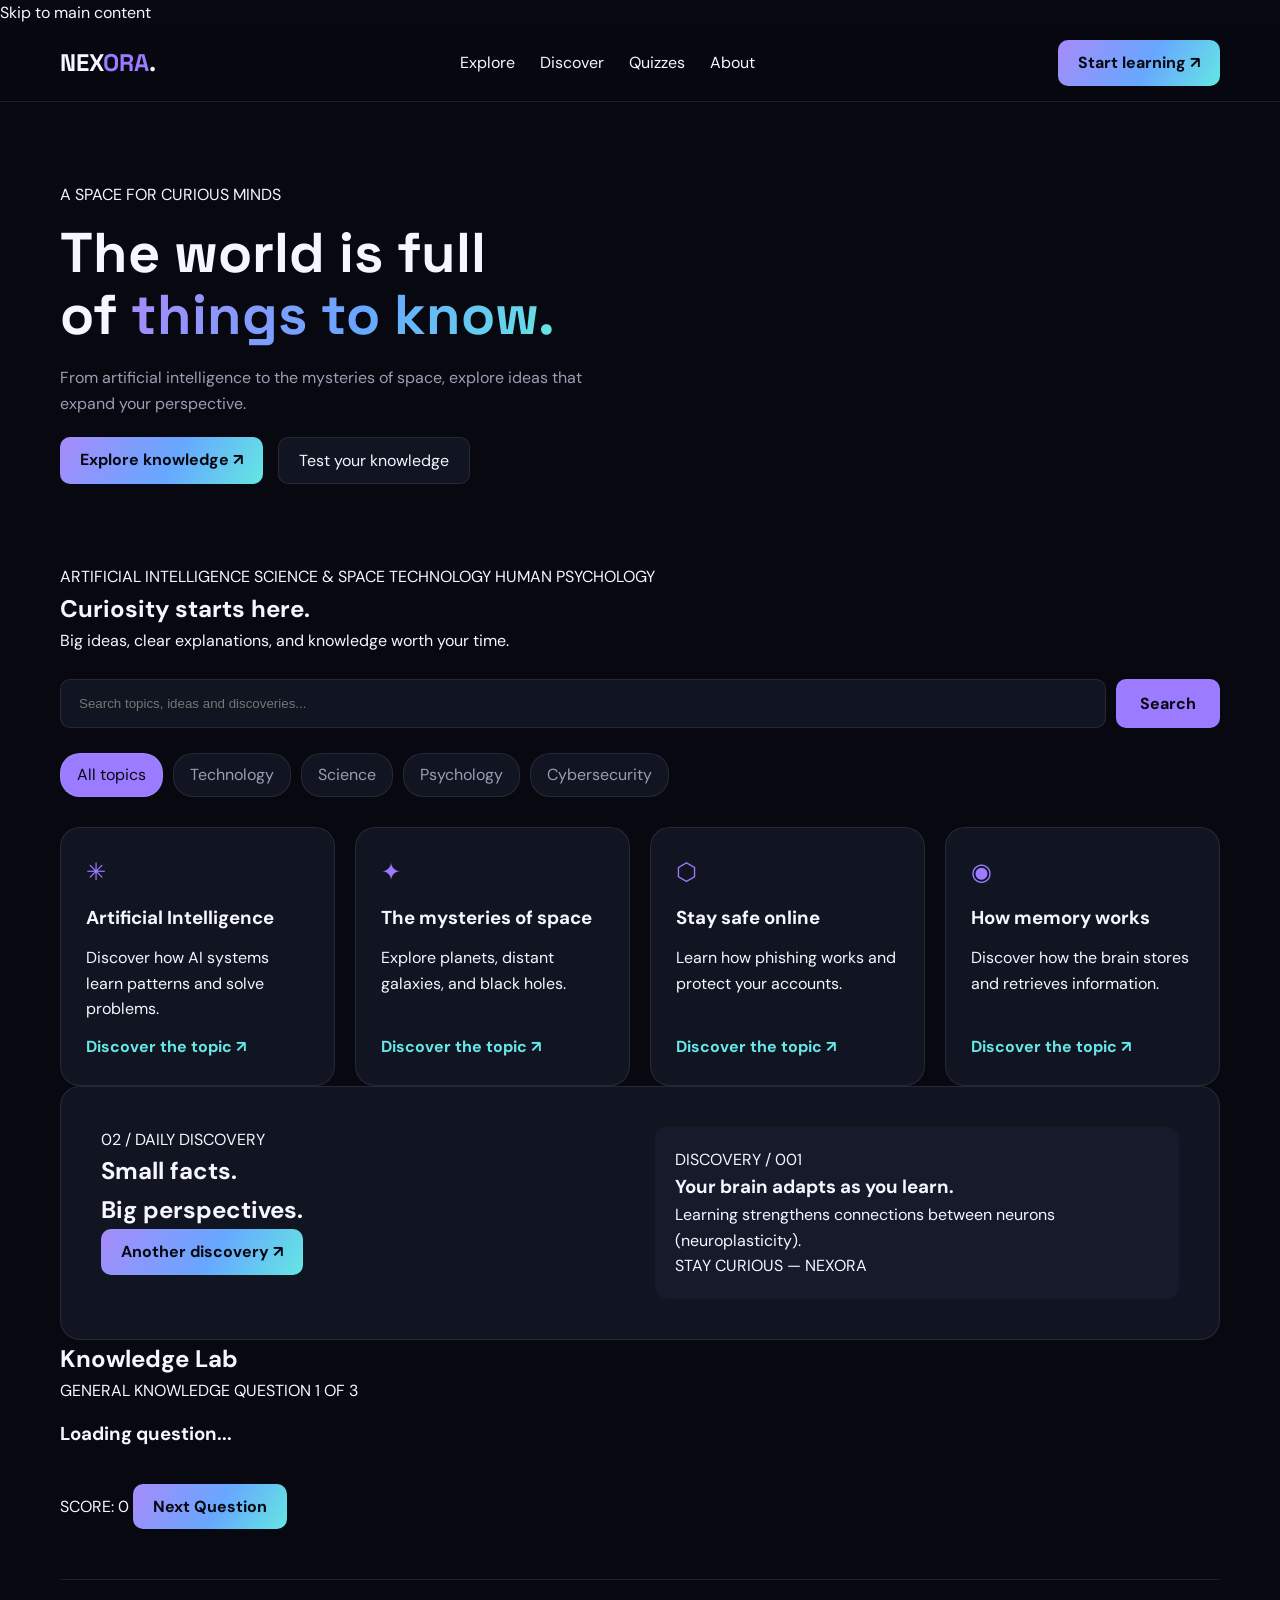
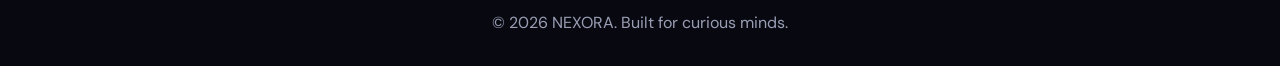
==== commit 05a2d86d: "Add files via upload" ====
--- a/ai.html
+++ b/ai.html
@@ -1,431 +1,153 @@
-
 <!DOCTYPE html>
 <html lang="en">
 <head>
-  <meta charset="UTF-8">
-  <meta name="viewport" content="width=device-width, initial-scale=1.0">
+    <meta charset="UTF-8">
+    <meta name="viewport" content="width=device-width, initial-scale=1.0">
+    <meta name="theme-color" content="#080910">
+    <title>NEXORA — Discover More. Know Better.</title>
+    <link rel="stylesheet" href="nexora.css">
+    <script src="nexora.js" defer></script>
+</head>
+<body>
 
-  <meta name="description" content="Explore Artificial Intelligence with NEXORA. Learn how AI works, its applications, benefits, limitations and future.">
+    <a class="skip-link" href="#main">Skip to main content</a>
 
-  <title>Artificial Intelligence — NEXORA</title>
+    <header class="site-header">
+        <div class="navbar">
+            <a class="logo" href="#home">NEX<span>ORA</span>.</a>
+            <nav class="nav-links">
+                <a href="#explore">Explore</a>
+                <a href="#discover">Discover</a>
+                <a href="#quizzes">Quizzes</a>
+                <a href="#about">About</a>
+            </nav>
+            <a href="#explore" class="nav-cta">Start learning ↗</a>
+        </div>
+    </header>
 
-  <link rel="stylesheet" href="nexora.css">
-
-  <style>
-    .article-page {
-      width: min(1100px, 90%);
-      margin: 0 auto;
-      padding: 42px 0 90px;
-    }
-
-    .article-back {
-      display: inline-flex;
-      align-items: center;
-      gap: 8px;
-      margin-bottom: 35px;
-      color: #a5b4fc;
-      text-decoration: none;
-    }
-
-    .article-back:hover {
-      color: #ffffff;
-    }
-
-    .article-hero {
-      position: relative;
-      overflow: hidden;
-      padding: clamp(30px, 6vw, 70px);
-      border: 1px solid rgba(148, 163, 184, 0.2);
-      border-radius: 26px;
-      background:
-        radial-gradient(ellipse at top right, rgba(124, 58, 237, 0.3), transparent 55%),
-        linear-gradient(135deg, #111827, #10152a);
-    }
-
-    .article-label {
-      display: inline-block;
-      margin-bottom: 20px;
-      padding: 8px 13px;
-      border: 1px solid rgba(167, 139, 250, 0.35);
-      border-radius: 999px;
-      color: #c4b5fd;
-      font-size: 12px;
-      font-weight: 700;
-      letter-spacing: 1.5px;
-    }
-
-    .article-hero h1 {
-      max-width: 800px;
-      margin: 0 0 22px;
-      font-size: clamp(38px, 7vw, 72px);
-      line-height: 1.08;
-      letter-spacing: -2px;
-    }
-
-    .article-hero p {
-      max-width: 680px;
-      color: #cbd5e1;
-      font-size: 17px;
-      line-height: 1.8;
-    }
-
-    .article-meta {
-      display: flex;
-      flex-wrap: wrap;
-      gap: 18px;
-      margin-top: 28px;
-      color: #94a3b8;
-      font-size: 13px;
-    }
-
-    .article-layout {
-      display: grid;
-      grid-template-columns: minmax(0, 1fr) 260px;
-      gap: 45px;
-      align-items: start;
-      margin-top: 42px;
-    }
-
-    .article-content {
-      min-width: 0;
-    }
-
-    .article-content section {
-      margin-bottom: 38px;
-      scroll-margin-top: 25px;
-    }
-
-    .article-content h2 {
-      margin: 0 0 15px;
-      font-size: clamp(24px, 3vw, 32px);
-      letter-spacing: -0.7px;
-    }
-
-    .article-content p,
-    .article-content li {
-      color: #cbd5e1;
-      font-size: 16px;
-      line-height: 1.9;
-    }
-
-    .article-content ul {
-      padding-left: 22px;
-    }
-
-    .article-content li {
-      margin-bottom: 10px;
-    }
-
-    .article-callout {
-      margin: 25px 0;
-      padding: 22px;
-      border-left: 3px solid #8b5cf6;
-      border-radius: 0 14px 14px 0;
-      background: rgba(139, 92, 246, 0.1);
-    }
-
-    .article-callout strong {
-      display: block;
-      margin-bottom: 8px;
-      color: #ddd6fe;
-    }
-
-    .article-callout p {
-      margin: 0;
-    }
-
-    .article-sidebar {
-      position: sticky;
-      top: 24px;
-      padding: 24px;
-      border: 1px solid rgba(148, 163, 184, 0.2);
-      border-radius: 18px;
-      background: rgba(15, 23, 42, 0.65);
-    }
-
-    .article-sidebar h3 {
-      margin-top: 0;
-    }
-
-    .article-sidebar a {
-      display: block;
-      padding: 10px 0;
-      color: #cbd5e1;
-      text-decoration: none;
-      border-bottom: 1px solid rgba(148, 163, 184, 0.12);
-    }
-
-    .article-sidebar a:hover {
-      color: #a5b4fc;
-    }
-
-    .article-cta {
-      margin-top: 45px;
-      padding: 28px;
-      border: 1px solid rgba(148, 163, 184, 0.2);
-      border-radius: 20px;
-      background: linear-gradient(135deg, rgba(79, 70, 229, 0.18), rgba(124, 58, 237, 0.1));
-    }
-
-    .article-cta a {
-      display: inline-block;
-      margin-top: 10px;
-      color: #c4b5fd;
-      font-weight: 700;
-      text-decoration: none;
-    }
-
-    .article-footer {
-      margin-top: 55px;
-      padding-top: 25px;
-      border-top: 1px solid rgba(148, 163, 184, 0.2);
-      color: #94a3b8;
-      font-size: 13px;
-    }
-
-    @media (max-width: 760px) {
-      .article-layout {
-        grid-template-columns: 1fr;
-        gap: 25px;
-      }
-
-      .article-sidebar {
-        position: static;
-        grid-row: 1;
-      }
-
-      .article-hero h1 {
-        letter-spacing: -1px;
-      }
-    }
-  </style>
-</head>
-
-<body>
-  <header class="site-header">
-    <div class="navbar">
-      <a class="logo" href="nexora.html" aria-label="NEXORA home">
-        NEX<span>ORA</span><span class="logo-dot"></span>
-      </a>
-
-      <nav class="nav-links" aria-label="Main navigation">
-        <a href="nexora.html#explore">Explore</a>
-        <a href="nexora.html#discover">Discover</a>
-        <a href="nexora.html#quizzes">Quizzes</a>
-        <a href="nexora.html#about">About</a>
-      </nav>
-
-      <a href="#article-start" class="nav-cta">Start reading ↗</a>
-    </div>
-  </header>
-
-  <main class="article-page" id="main">
-    <a class="article-back" href="nexora.html#explore">
-      ← Back to Explore
-    </a>
-
-    <section class="article-hero">
-      <span class="article-label">NEXORA EXPLAINED · TECHNOLOGY</span>
-
-      <h1>Artificial Intelligence:
-        <span class="gradient-text">A Beginner's Guide</span>
-      </h1>
-
-      <p>
-        Discover what artificial intelligence is, how it learns from data,
-        where it is used, and what its growing role means for our future.
-      </p>
-
-      <div class="article-meta">
-        <span>📚 Beginner friendly</span>
-        <span>⏱ 6 min read</span>
-        <span>🧠 AI & Technology</span>
-      </div>
-    </section>
-
-    <div class="article-layout" id="article-start">
-      <article class="article-content">
-        <section id="what-is-ai">
-          <h2>01. What is Artificial Intelligence?</h2>
-
-          <p>
-            Artificial Intelligence, commonly called AI, is a field of
-            computer science focused on creating systems that perform tasks
-            associated with human intelligence. These tasks can include
-            understanding language, recognising patterns, making predictions
-            and helping solve problems.
-          </p>
-
-          <p>
-            AI is not a single program or machine. It includes many approaches,
-            from systems that follow carefully defined rules to machine
-            learning models trained using examples.
-          </p>
-
-          <div class="article-callout">
-            <strong>The key idea</strong>
-            <p>
-              AI systems process information using methods designed by people.
-              Their abilities and limitations depend on how they are built,
-              trained and used.
-            </p>
-          </div>
+    <main id="main">
+        <!-- Hero Section -->
+        <section class="hero" id="home">
+            <div class="hero-content">
+                <div class="status-label">A SPACE FOR CURIOUS MINDS</div>
+                <h1>The world is full<br>of <span class="gradient-text">things to know.</span></h1>
+                <p class="hero-description">From artificial intelligence to the mysteries of space, explore ideas that expand your perspective.</p>
+                <div class="hero-actions">
+                    <a href="#explore" class="nav-cta">Explore knowledge ↗</a>
+                    <a href="#quizzes" class="secondary-button">Test your knowledge</a>
+                </div>
+            </div>
+            <div class="hero-visual">
+                <div class="hero-orb"></div>
+            </div>
         </section>
 
-        <section id="how-ai-works">
-          <h2>02. How does AI work?</h2>
+        <!-- Topic Ticker -->
+        <div class="topic-strip">
+            <span>ARTIFICIAL INTELLIGENCE</span>
+            <span>SCIENCE & SPACE</span>
+            <span>TECHNOLOGY</span>
+            <span>HUMAN PSYCHOLOGY</span>
+        </div>
 
-          <p>
-            Many modern AI systems use machine learning. During training,
-            a model processes data and adjusts its internal parameters
-            to learn patterns that help it perform a particular task.
-          </p>
+        <!-- Explore Section -->
+        <section class="section explore-section" id="explore">
+            <div class="section-heading">
+                <h2>Curiosity starts here.</h2>
+                <p>Big ideas, clear explanations, and knowledge worth your time.</p>
+            </div>
 
-          <p>A simplified AI workflow looks like this:</p>
+            <!-- Search Form -->
+            <form class="search-form" id="searchForm">
+                <input type="search" id="siteSearch" placeholder="Search topics, ideas and discoveries..." autocomplete="off">
+                <button type="submit">Search</button>
+            </form>
 
-          <ul>
-            <li><strong>Data:</strong> Examples or information are collected.</li>
-            <li><strong>Training:</strong> A model learns patterns from the data.</li>
-            <li><strong>Testing:</strong> People evaluate how well the model performs.</li>
-            <li><strong>Inference:</strong> The trained model produces an output for new input.</li>
-            <li><strong>Evaluation:</strong> Results are checked for quality, reliability and potential risks.</li>
-          </ul>
+            <!-- Category Filters -->
+            <div class="category-filters">
+                <button type="button" class="category-chip active" data-category="all">All topics</button>
+                <button type="button" class="category-chip" data-category="technology">Technology</button>
+                <button type="button" class="category-chip" data-category="science">Science</button>
+                <button type="button" class="category-chip" data-category="mind">Psychology</button>
+                <button type="button" class="category-chip" data-category="security">Cybersecurity</button>
+            </div>
 
-          <p>
-            Not every AI system learns in exactly the same way. Some rely on
-            rules, search algorithms or combinations of different techniques.
-          </p>
+            <!-- Topic Cards Grid -->
+            <div class="topic-grid" id="topicGrid">
+                <article class="topic-card" data-category="technology" data-search="artificial intelligence ai machine learning">
+                    <div class="card-icon">✳</div>
+                    <h3>Artificial Intelligence</h3>
+                    <p>Discover how AI systems learn patterns and solve problems.</p>
+                    <a href="ai.html" class="card-link">Discover the topic ↗</a>
+                </article>
+
+                <article class="topic-card" data-category="science" data-search="space planets universe astronomy">
+                    <div class="card-icon">✦</div>
+                    <h3>The mysteries of space</h3>
+                    <p>Explore planets, distant galaxies, and black holes.</p>
+                    <a href="#discover" class="card-link">Discover the topic ↗</a>
+                </article>
+
+                <article class="topic-card" data-category="security" data-search="cybersecurity internet privacy password safety">
+                    <div class="card-icon">⬡</div>
+                    <h3>Stay safe online</h3>
+                    <p>Learn how phishing works and protect your accounts.</p>
+                    <a href="#discover" class="card-link">Discover the topic ↗</a>
+                </article>
+
+                <article class="topic-card" data-category="mind" data-search="psychology brain memory learning habits">
+                    <div class="card-icon">◉</div>
+                    <h3>How memory works</h3>
+                    <p>Discover how the brain stores and retrieves information.</p>
+                    <a href="#discover" class="card-link">Discover the topic ↗</a>
+                </article>
+            </div>
+            <p id="emptyState" class="empty-state" style="display:none; margin-top:20px;">No matching topics found.</p>
         </section>
 
-        <section id="types-of-ai">
-          <h2>03. Different types of AI</h2>
-
-          <p>
-            AI can be grouped in several ways. One useful distinction is
-            between systems designed for specific tasks and the broader idea
-            of general-purpose machine intelligence.
-          </p>
-
-          <ul>
-            <li>
-              <strong>Narrow AI:</strong> Systems designed for particular
-              tasks, such as translation, recommendations or image recognition.
-            </li>
-            <li>
-              <strong>Generative AI:</strong> Systems that can generate
-              content such as text, images, audio or computer code.
-            </li>
-            <li>
-              <strong>Artificial General Intelligence (AGI):</strong> A
-              proposed kind of AI with broad abilities comparable to human
-              cognitive flexibility. It remains a research concept, not an
-              established achievement.
-            </li>
-          </ul>
+        <!-- Daily Discovery Section -->
+        <section class="section discovery-section" id="discover">
+            <div class="discovery-panel">
+                <div class="discovery-copy">
+                    <p class="eyebrow">02 / DAILY DISCOVERY</p>
+                    <h2>Small facts.<br><span>Big perspectives.</span></h2>
+                    <button type="button" class="nav-cta" id="newFactButton">Another discovery ↗</button>
+                </div>
+                <article class="fact-card">
+                    <span class="fact-number" id="factNumber">DISCOVERY / 001</span>
+                    <h3 id="factTitle">Your brain adapts as you learn.</h3>
+                    <p id="factText">Learning strengthens connections between neurons (neuroplasticity).</p>
+                    <span class="fact-footer">STAY CURIOUS — NEXORA</span>
+                </article>
+            </div>
         </section>
 
-        <section id="real-world-ai">
-          <h2>04. AI in everyday life</h2>
+        <!-- Quiz Section -->
+        <section class="section quiz-section" id="quizzes">
+            <div class="section-heading">
+                <h2>Knowledge Lab</h2>
+            </div>
+            <div class="quiz-panel">
+                <div class="quiz-topline">
+                    <span>GENERAL KNOWLEDGE</span>
+                    <span id="quizProgress">QUESTION 1 OF 3</span>
+                </div>
+                <h3 id="quizQuestion" style="margin-block: 15px;">Loading question...</h3>
+                <div class="quiz-answers" id="quizAnswers" style="display:flex; flex-direction:column; gap:10px;"></div>
+                <p id="quizFeedback" style="margin-top:10px; font-weight:600;"></p>
+                <div class="quiz-controls" style="margin-top:20px;">
+                    <span id="quizScore">SCORE: 0</span>
+                    <button type="button" class="nav-cta" id="quizNext" disabled>Next Question</button>
+                </div>
+            </div>
+        </section>
+    </main>
 
-          <p>
-            Many people already interact with AI, sometimes without noticing.
-            It can help people and organisations in a wide range of fields.
-          </p>
+    <footer class="site-footer">
+        <div class="footer-bottom">
+            <p>&copy; <span id="currentYear">2026</span> NEXORA. Built for curious minds.</p>
+        </div>
+    </footer>
 
-          <ul>
-            <li><strong>Education:</strong> Explaining concepts and supporting practice.</li>
-            <li><strong>Healthcare:</strong> Helping analyse medical information under professional oversight.</li>
-            <li><strong>Science:</strong> Finding patterns in large research datasets.</li>
-            <li><strong>Accessibility:</strong> Supporting speech recognition, captions and text assistance.</li>
-            <li><strong>Cybersecurity:</strong> Helping identify suspicious activity and unusual patterns.</li>
-            <li><strong>Creative work:</strong> Assisting with brainstorming, design and drafting.</li>
-          </ul>
-
-          <p>
-            AI outputs can be wrong, incomplete or biased. Important decisions
-            should be checked by qualified people rather than relying blindly
-            on an automated result.
-          </p>
-        </section>
-
-        <section id="benefits-and-risks">
-          <h2>05. Benefits and challenges</h2>
-
-          <p>
-            AI can help automate repetitive work, analyse information quickly
-            and make some tools easier to access. It can also support new
-            discoveries and help people explore ideas.
-          </p>
-
-          <p>However, responsible AI use requires attention to:</p>
-
-          <ul>
-            <li>Privacy and the protection of personal information.</li>
-            <li>Errors, misleading outputs and unreliable sources.</li>
-            <li>Bias and unfair treatment in automated decisions.</li>
-            <li>Security risks, misuse and harmful applications.</li>
-            <li>Human oversight, accountability and the effects on work.</li>
-          </ul>
-        </section>
-
-        <section id="future-of-ai">
-          <h2>06. What might the future hold?</h2>
-
-          <p>
-            AI research continues to advance in areas such as language,
-            robotics, scientific discovery and personalised tools. The future
-            will depend not only on technical progress but also on how people
-            test, govern and apply these systems.
-          </p>
-
-          <p>
-            Understanding AI means learning both what it can do and where
-            its limitations lie. Curiosity, critical thinking and checking
-            reliable sources remain essential skills.
-          </p>
-        </section>
-
-        <section id="key-takeaway">
-          <h2>Key takeaway</h2>
-
-          <p>
-            Artificial intelligence is a broad field that helps computers
-            perform tasks using rules, learned patterns and other techniques.
-            It offers useful possibilities, but thoughtful human judgement
-            remains important.
-          </p>
-        </section>
-
-        <div class="article-cta">
-          <h2>Keep exploring with NEXORA</h2>
-          <p>Discover more ideas across science, technology and the human mind.</p>
-          <a href="nexora.html#explore">Explore more topics →</a>
-          <br>
-          <a href="nexora.html#quizzes">Test your knowledge →</a>
-        </div>
-
-        <footer class="article-footer">
-          <p>
-            NEXORA · Learn something new, every day.
-          </p>
-          <p>
-            Educational overview only. AI tools and capabilities vary, and
-            important claims should be verified using reliable sources.
-          </p>
-        </footer>
-      </article>
-
-      <aside class="article-sidebar">
-        <h3>On this page</h3>
-        <a href="#what-is-ai">What is AI?</a>
-        <a href="#how-ai-works">How AI works</a>
-        <a href="#types-of-ai">Types of AI</a>
-        <a href="#real-world-ai">Real-world uses</a>
-        <a href="#benefits-and-risks">Benefits & challenges</a>
-        <a href="#future-of-ai">The future</a>
-        <a href="#key-takeaway">Key takeaway</a>
-      </aside>
-    </div>
-  </main>
 </body>
-</html>
+</html>
--- a/nexora.css
+++ b/nexora.css
@@ -1,1248 +1,363 @@
-
-/* =========================================
-   NEXORA — Premium Knowledge Platform
-   Complete Responsive Stylesheet
-========================================= */
-
-@import url('https://fonts.googleapis.com/css2?family=DM+Sans:wght@400;500;600;700&family=Space+Grotesk:wght@400;500;600;700&display=swap');
+@import url('https://fonts.googleapis.com/css2?family=DM+Sans:wght@400;500;700&family=Space+Grotesk:wght@600;700&display=swap');
 
 :root {
   --bg: #080910;
-  --bg-soft: #0e101b;
   --surface: #111421;
   --surface-light: #171a2a;
   --text: #f5f6ff;
   --muted: #9a9eb5;
   --purple: #9b7bff;
-  --blue: #63a8ff;
   --cyan: #66e7e8;
   --border: rgba(255, 255, 255, 0.09);
   --gradient: linear-gradient(120deg, #a78bfa, #67a7ff 55%, #64e7e2);
-  --radius: 22px;
-  --container: 1160px;
-  --shadow: 0 24px 80px rgba(0, 0, 0, 0.25);
-}
-
-* {
-  box-sizing: border-box;
-  margin: 0;
-  padding: 0;
-}
-
-html {
-  scroll-behavior: smooth;
-  scroll-padding-top: 100px;
-}
-
-body {
-  min-height: 100vh;
-  background:
-    radial-gradient(ellipse at 15% 0%, rgba(91, 60, 180, 0.12), transparent 35%),
-    radial-gradient(ellipse at 90% 20%, rgba(36, 112, 180, 0.09), transparent 30%),
-    var(--bg);
-  color: var(--text);
-  font-family: "DM Sans", sans-serif;
-  line-height: 1.7;
-  overflow-x: hidden;
-  -webkit-font-smoothing: antialiased;
-}
-
-body::before {
-  content: "";
-  position: fixed;
-  inset: 0;
-  z-index: -1;
-  pointer-events: none;
-  opacity: 0.15;
-  background-image: radial-gradient(rgba(255,255,255,.17) 0.7px, transparent 0.7px);
-  background-size: 26px 26px;
-}
-
-::selection {
-  background: rgba(155, 123, 255, 0.4);
-  color: white;
-}
-
-a {
-  color: inherit;
-  text-decoration: none;
-}
-
-button,
-input {
-  font: inherit;
-}
-
-button {
-  color: inherit;
-}
-
-button:focus-visible,
-a:focus-visible,
-input:focus-visible {
-  outline: 2px solid var(--cyan);
-  outline-offset: 4px;
-}
-
-img {
-  display: block;
-  max-width: 100%;
-}
-
-.container,
-.navbar,
-.hero,
-.topic-strip,
-.section,
-.discovery-section,
-.quiz-section,
-.about-section,
+  --radius: 20px;
+}
+
+* { 
+  box-sizing: border-box; 
+  margin: 0; 
+  padding: 0; 
+}
+
+body { 
+  background: var(--bg); 
+  color: var(--text); 
+  font-family: 'DM Sans', sans-serif; 
+  line-height: 1.6; 
+}
+
+a { 
+  color: inherit; 
+  text-decoration: none; 
+}
+
+button { 
+  font: inherit; 
+  cursor: pointer; 
+  border: none; 
+}
+
+.container, 
+.navbar, 
+.hero, 
+.topic-strip, 
+.section, 
 .site-footer {
-  width: min(var(--container), calc(100% - 48px));
+  width: min(1160px, calc(100% - 48px));
   margin-inline: auto;
 }
 
-section {
-  scroll-margin-top: 100px;
-}
-
-.section {
-  padding-block: 100px;
-}
-
-.section-heading {
-  max-width: 680px;
-  margin-bottom: 38px;
-}
-
-.section-heading h2,
-.discovery-section h2,
-.quiz-section h2,
-.about-section h2 {
-  margin-top: 12px;
-  font-family: "Space Grotesk", sans-serif;
-  font-size: clamp(2rem, 4vw, 3.15rem);
-  font-weight: 600;
-  line-height: 1.15;
-  letter-spacing: -1.7px;
-}
-
-.section-heading p,
-.discovery-section p,
-.about-section p {
-  margin-top: 16px;
-  color: var(--muted);
-  font-size: 1rem;
-}
-
-.eyebrow,
-.status-label {
-  display: inline-flex;
-  align-items: center;
-  gap: 9px;
-  color: #c4b4ff;
-  font-size: 0.75rem;
-  font-weight: 700;
-  letter-spacing: 2px;
-  text-transform: uppercase;
-}
-
-.eyebrow::before {
-  content: "";
-  width: 20px;
-  height: 1px;
-  background: var(--purple);
-}
-
-/* HEADER */
-
-.site-header {
-  position: sticky;
-  top: 0;
-  z-index: 100;
-  border-bottom: 1px solid rgba(255,255,255,.06);
-  background: rgba(8, 9, 16, .82);
-  backdrop-filter: blur(22px);
-  -webkit-backdrop-filter: blur(22px);
-}
-
-.navbar {
-  min-height: 82px;
-  display: flex;
-  align-items: center;
-  justify-content: space-between;
-  gap: 28px;
-}
-
-.logo {
-  display: inline-flex;
-  align-items: center;
-  gap: 11px;
-  font-family: "Space Grotesk", sans-serif;
-  font-size: 1.55rem;
-  font-weight: 700;
-  letter-spacing: 2px;
-  white-space: nowrap;
-}
-
-.logo span {
-  color: var(--purple);
-}
-
-.nav-links {
-  display: flex;
-  align-items: center;
-  gap: 30px;
-  list-style: none;
-}
-
-.nav-links a {
-  color: #b4b7c9;
-  font-size: 0.88rem;
-  transition: color .2s ease;
-}
-
-.nav-links a:hover {
-  color: white;
-}
-
-.nav-cta,
-.primary-button {
-  display: inline-flex;
-  align-items: center;
-  justify-content: center;
-  gap: 10px;
-  min-height: 46px;
-  padding: 0 21px;
-  border: 1px solid rgba(255,255,255,.15);
-  border-radius: 12px;
-  background: var(--gradient);
-  color: #080910;
-  font-size: 0.88rem;
-  font-weight: 700;
-  transition: transform .25s ease, box-shadow .25s ease;
-}
-
-.nav-cta:hover,
-.primary-button:hover {
-  transform: translateY(-3px);
-  box-shadow: 0 10px 32px rgba(131, 116, 255, .24);
-}
-
-/* HERO */
-
-.hero {
-  position: relative;
-  min-height: 620px;
-  display: grid;
-  grid-template-columns: 1.05fr .95fr;
-  align-items: center;
-  gap: 55px;
-  padding-block: 85px 95px;
-}
-
-.hero::before {
-  content: "";
-  position: absolute;
-  top: 13%;
-  right: 12%;
-  width: 340px;
-  height: 340px;
-  border-radius: 50%;
-  background: rgba(119, 84, 255, .11);
-  filter: blur(100px);
-  pointer-events: none;
-}
-
-.hero-content {
-  position: relative;
-  z-index: 2;
-}
-
-.status-label {
-  padding: 8px 13px;
-  border: 1px solid rgba(167,139,250,.23);
-  border-radius: 50px;
-  background: rgba(139,92,246,.08);
-  font-size: 0.7rem;
-  letter-spacing: 1.3px;
-}
-
-.status-label::before {
-  content: "";
-  width: 7px;
-  height: 7px;
-  border-radius: 50%;
-  background: var(--cyan);
-  box-shadow: 0 0 12px var(--cyan);
-}
-
-.hero h1 {
-  max-width: 650px;
-  margin-top: 25px;
-  font-family: "Space Grotesk", sans-serif;
-  font-size: clamp(3rem, 6.2vw, 5.25rem);
-  font-weight: 600;
-  line-height: 1.04;
-  letter-spacing: -4px;
-}
-
-.gradient-text {
-  background: var(--gradient);
-  -webkit-background-clip: text;
-  background-clip: text;
-  color: transparent;
-}
-
-.hero-content > p {
-  max-width: 510px;
-  margin-top: 24px;
-  color: var(--muted);
-  font-size: 1.05rem;
-  line-height: 1.9;
-}
-
-.hero-actions {
-  display: flex;
-  flex-wrap: wrap;
-  gap: 13px;
-  margin-top: 32px;
-}
-
-.secondary-button {
-  display: inline-flex;
-  align-items: center;
-  justify-content: center;
-  min-height: 46px;
-  padding: 0 21px;
-  border: 1px solid var(--border);
-  border-radius: 12px;
-  background: rgba(255,255,255,.035);
-  color: #e5e6f2;
-  font-size: .88rem;
-  font-weight: 600;
-  transition: background .2s ease, border-color .2s ease;
-}
-
-.secondary-button:hover {
-  background: rgba(255,255,255,.08);
-  border-color: rgba(167,139,250,.45);
-}
-
-/* HERO VISUAL */
-
-.hero-visual {
-  position: relative;
-  min-height: 420px;
-  display: flex;
-  align-items: center;
-  justify-content: center;
-  isolation: isolate;
-}
-
-.hero-orb {
-  position: absolute;
-  width: min(330px, 80%);
-  aspect-ratio: 1;
-  border-radius: 50%;
-  background:
-    radial-gradient(circle at 35% 30%, rgba(190,173,255,.95), transparent 8%),
-    radial-gradient(circle at 40% 35%, rgba(124,94,255,.8), transparent 25%),
-    radial-gradient(circle at 65% 65%, rgba(52,153,244,.75), transparent 35%),
-    radial-gradient(circle at center, #20194c, #0e1023 65%);
-  box-shadow:
-    inset -20px -25px 65px rgba(0,0,0,.65),
-    0 0 100px rgba(105,88,255,.16);
-  animation: orb-float 7s ease-in-out infinite;
-}
-
-.hero-orb::before,
-.hero-orb::after {
-  content: "";
-  position: absolute;
-  inset: -17px;
-  border: 1px solid rgba(169,150,255,.25);
-  border-radius: 50%;
-  transform: rotateX(65deg) rotate(-20deg);
-}
-
-.hero-orb::after {
-  inset: -36px;
-  border-color: rgba(94,176,255,.18);
-  transform: rotateX(65deg) rotate(35deg);
-}
-
-.floating-card {
-  position: absolute;
-  z-index: 2;
-  display: flex;
-  align-items: center;
-  gap: 12px;
-  padding: 15px 17px;
-  border: 1px solid rgba(255,255,255,.13);
-  border-radius: 16px;
-  background: rgba(20, 22, 39, .82);
-  box-shadow: var(--shadow);
-  backdrop-filter: blur(16px);
-  animation: card-float 5s ease-in-out infinite;
-}
-
-.floating-card strong {
-  display: block;
-  font-size: .9rem;
-}
-
-.floating-card small {
-  display: block;
-  color: var(--muted);
-  font-size: .73rem;
-}
-
-.floating-icon {
-  display: grid;
-  width: 42px;
-  height: 42px;
-  place-items: center;
-  border-radius: 12px;
-  background: rgba(155,123,255,.15);
-  font-size: 1.25rem;
-}
-
-.card-one {
-  top: 48px;
-  left: 0;
-}
-
-.card-two {
-  right: -3px;
-  bottom: 75px;
-  animation-delay: -2s;
-}
-
-.card-three {
-  right: 15px;
-  top: 38px;
-  padding: 11px 14px;
-  animation-delay: -1s;
-}
-
-@keyframes orb-float {
-  0%, 100% { transform: translateY(0) rotate(0deg); }
-  50% { transform: translateY(-12px) rotate(5deg); }
-}
-
-@keyframes card-float {
-  0%, 100% { transform: translateY(0); }
-  50% { transform: translateY(-9px); }
-}
-
-/* TOPIC STRIP */
-
-.topic-strip {
-  display: flex;
-  flex-wrap: wrap;
-  align-items: center;
-  justify-content: center;
-  gap: 15px 34px;
-  padding: 25px 20px;
-  border-block: 1px solid var(--border);
-  color: #a5a9bd;
-  font-size: .82rem;
-}
-
-.topic-strip span {
-  display: inline-flex;
-  align-items: center;
-  gap: 9px;
-}
-
-.topic-strip span::first-letter {
-  color: var(--purple);
-}
-
-/* EXPLORE SECTION */
-
-.explore-section {
-  padding-top: 110px;
-}
-
-.search-form {
-  display: flex;
-  gap: 10px;
-  max-width: 650px;
-  margin-bottom: 24px;
-}
-
-.search-form input {
-  width: 100%;
-  min-width: 0;
-  min-height: 52px;
-  padding: 0 18px;
-  border: 1px solid var(--border);
-  border-radius: 13px;
-  background: rgba(255,255,255,.035);
-  color: var(--text);
-  outline: none;
-  transition: border-color .2s ease, background .2s ease;
-}
-
-.search-form input::placeholder {
-  color: #73788f;
-}
-
-.search-form input:focus {
-  border-color: rgba(155,123,255,.7);
-  background: rgba(255,255,255,.055);
-}
-
-.search-form button {
-  flex-shrink: 0;
-  min-width: 110px;
-  padding-inline: 20px;
-  border: 0;
-  border-radius: 13px;
-  background: #a48bff;
-  color: #0b0b13;
-  font-weight: 700;
-  cursor: pointer;
-  transition: background .2s ease, transform .2s ease;
-}
-
-.search-form button:hover {
-  background: #b8a5ff;
-  transform: translateY(-2px);
-}
-
-.search-status {
-  min-height: 25px;
-  margin: -12px 0 15px;
-  color: var(--muted);
-  font-size: .85rem;
-}
-
-.category-filters {
-  display: flex;
-  flex-wrap: wrap;
-  gap: 10px;
-  margin-bottom: 32px;
-}
-
-.category-filters button,
-.category-filters [data-category] {
-  padding: 9px 16px;
-  border: 1px solid var(--border);
-  border-radius: 50px;
-  background: transparent;
-  color: #a9aec2;
-  font-size: .82rem;
-  cursor: pointer;
-  transition: color .2s ease, background .2s ease, border-color .2s ease;
-}
-
-.category-filters button:hover,
-.category-filters button.active,
-.category-filters button[aria-pressed="true"] {
-  border-color: rgba(155,123,255,.55);
-  background: rgba(155,123,255,.12);
-  color: #d6caff;
-}
-
-.topic-grid {
-  display: grid;
-  grid-template-columns: repeat(3, minmax(0, 1fr));
-  gap: 19px;
-}
-
-.topic-card {
-  position: relative;
-  display: flex;
-  min-height: 255px;
-  flex-direction: column;
-  align-items: flex-start;
-  padding: 27px;
-  overflow: hidden;
-  border: 1px solid var(--border);
-  border-radius: var(--radius);
-  background: linear-gradient(145deg, rgba(22,25,43,.92), rgba(13,15,25,.95));
-  transition: transform .25s ease, border-color .25s ease, box-shadow .25s ease;
-}
-
-.topic-card::before {
-  content: "";
-  position: absolute;
-  top: -80px;
-  right: -70px;
-  width: 170px;
-  height: 170px;
-  border-radius: 50%;
-  background: rgba(126,99,255,.08);
-  filter: blur(30px);
-  transition: background .25s ease;
-}
-
-.topic-card:hover {
-  transform: translateY(-6px);
-  border-color: rgba(155,123,255,.35);
-  box-shadow: 0 20px 55px rgba(0,0,0,.2);
-}
-
-.topic-card:hover::before {
-  background: rgba(126,99,255,.17);
-}
-
-.topic-card > * {
-  position: relative;
-}
-
-.topic-icon,
-.topic-card .card-icon {
-  display: grid;
-  width: 51px;
-  height: 51px;
-  place-items: center;
-  margin-bottom: 21px;
-  border: 1px solid rgba(155,123,255,.17);
-  border-radius: 15px;
-  background: rgba(155,123,255,.1);
-  font-size: 1.5rem;
-}
-
-.topic-card h3 {
-  margin-bottom: 9px;
-  font-family: "Space Grotesk", sans-serif;
-  font-size: 1.2rem;
-  font-weight: 600;
-  letter-spacing: -.3px;
-}
-
-.topic-card p {
-  color: var(--muted);
-  font-size: .88rem;
-  line-height: 1.8;
-}
-
-.topic-card a,
-.topic-card .card-link {
-  display: inline-flex;
-  align-items: center;
-  gap: 7px;
-  margin-top: auto;
-  padding-top: 20px;
-  color: #b9a8ff;
-  font-size: .84rem;
-  font-weight: 700;
-}
-
-.topic-card a:hover,
-.topic-card .card-link:hover {
-  color: white;
-}
-
-.empty-state {
-  padding: 35px 20px;
-  color: var(--muted);
-  text-align: center;
-}
-
-/* DISCOVERY / DAILY FACT */
-
-.discovery-section {
-  position: relative;
-  display: grid;
-  grid-template-columns: .8fr 1.2fr;
-  align-items: center;
-  gap: 55px;
-  margin-top: 20px;
-  padding: 58px;
-  overflow: hidden;
-  border: 1px solid rgba(155,123,255,.2);
-  border-radius: 28px;
-  background:
-    radial-gradient(ellipse at 0% 0%, rgba(119,83,255,.16), transparent 55%),
-    linear-gradient(135deg, #151527, #101421 75%);
-}
-
-.discovery-section::after {
-  content: "✦";
-  position: absolute;
-  right: 35px;
-  top: 10px;
-  color: rgba(180,159,255,.13);
-  font-size: 9rem;
-  line-height: 1;
-  pointer-events: none;
-}
-
-.discovery-section h2 {
-  font-size: clamp(2rem, 4vw, 2.7rem);
-}
-
-.discovery-section p {
-  line-height: 1.9;
-}
-
-.fact-card {
-  position: relative;
-  z-index: 1;
-  padding: 31px;
-  border: 1px solid rgba(255,255,255,.1);
-  border-radius: 20px;
-  background: rgba(8,10,19,.6);
-  box-shadow: var(--shadow);
-}
-
-.fact-number,
-#factNumber {
-  color: #b9a7ff;
-  font-size: .76rem;
-  font-weight: 700;
-  letter-spacing: 1.7px;
-  text-transform: uppercase;
-}
-
-.fact-card h3,
-#factTitle {
-  margin-top: 14px;
-  font-family: "Space Grotesk", sans-serif;
-  font-size: 1.55rem;
-  line-height: 1.35;
-}
-
-.fact-card p,
-#factText {
-  margin-top: 12px;
-  color: #a8adc1;
-  font-size: .93rem;
-  line-height: 1.85;
-}
-
-#newFactButton,
-.new-fact-button {
-  display: inline-flex;
-  align-items: center;
-  gap: 9px;
-  margin-top: 23px;
-  padding: 11px 16px;
-  border: 1px solid rgba(155,123,255,.3);
-  border-radius: 10px;
-  background: rgba(155,123,255,.12);
-  color: #d3c7ff;
-  font-size: .84rem;
-  font-weight: 700;
-  cursor: pointer;
-  transition: background .2s ease;
-}
-
-#newFactButton:hover,
-.new-fact-button:hover {
-  background: rgba(155,123,255,.22);
-}
-
-/* QUIZ */
-
-.quiz-section {
-  padding-block: 115px;
-  text-align: center;
-}
-
-.quiz-section .section-heading {
-  margin-inline: auto;
-}
-
-.quiz-container,
-#quizContainer {
-  max-width: 720px;
-  margin: 0 auto;
-  padding: 35px;
-  border: 1px solid var(--border);
-  border-radius: 24px;
-  background: linear-gradient(145deg, rgba(22,25,43,.92), rgba(13,15,25,.97));
-  text-align: left;
-  box-shadow: var(--shadow);
-}
-
-.quiz-progress,
-#quizProgress {
-  display: flex;
-  align-items: center;
-  justify-content: space-between;
-  gap: 15px;
-  margin-bottom: 13px;
-  color: #a9aec3;
-  font-size: .8rem;
-}
-
-.quiz-progress-bar,
-#quizProgressBar {
-  height: 6px;
-  overflow: hidden;
-  border-radius: 20px;
-  background: rgba(255,255,255,.08);
-}
-
-.quiz-progress-fill,
-#quizProgressFill {
-  width: 0;
-  height: 100%;
-  border-radius: inherit;
-  background: var(--gradient);
-  transition: width .35s ease;
-}
-
-.quiz-question,
-#quizQuestion {
-  margin-block: 28px 22px;
-  font-family: "Space Grotesk", sans-serif;
-  font-size: clamp(1.25rem, 3vw, 1.7rem);
-  line-height: 1.45;
-}
-
-.quiz-answers,
-#quizAnswers {
-  display: grid;
-  gap: 12px;
-}
-
-.quiz-answers button,
-#quizAnswers button,
-#quizAnswers label {
-  width: 100%;
-  padding: 15px 17px;
-  border: 1px solid var(--border);
-  border-radius: 12px;
-  background: rgba(255,255,255,.025);
-  color: #d9dced;
-  text-align: left;
-  cursor: pointer;
-  transition: background .2s ease, border-color .2s ease;
-}
-
-.quiz-answers button:hover,
-#quizAnswers button:hover {
-  border-color: rgba(155,123,255,.5);
-  background: rgba(155,123,255,.08);
-}
-
-.quiz-answers button.correct,
-#quizAnswers button.correct {
-  border-color: #4dc99a;
-  background: rgba(77,201,154,.1);
-}
-
-.quiz-answers button.incorrect,
-#quizAnswers button.incorrect {
-  border-color: #ff818d;
-  background: rgba(255,129,141,.1);
-}
-
-.quiz-feedback,
-#quizFeedback {
-  min-height: 28px;
-  margin-top: 15px;
-  color: var(--muted);
-  font-size: .9rem;
-}
-
-.quiz-score,
-#quizScore {
-  margin-top: 10px;
-  color: #d1c4ff;
-  font-weight: 700;
-}
-
-.quiz-next,
-#quizNext {
-  display: inline-flex;
-  align-items: center;
-  justify-content: center;
-  margin-top: 22px;
-  padding: 12px 21px;
-  border: none;
-  border-radius: 11px;
-  background: var(--gradient);
-  color: #090a12;
-  font-weight: 700;
-  cursor: pointer;
-  transition: transform .2s ease;
-}
-
-.quiz-next:hover,
-#quizNext:hover {
-  transform: translateY(-2px);
-}
-
-button:disabled {
-  cursor: not-allowed;
-  opacity: .55;
-}
-
-/* ABOUT */
-
-.about-section {
-  display: grid;
-  grid-template-columns: 1fr 1fr;
-  align-items: center;
-  gap: 65px;
-  padding-block: 65px 110px;
-}
-
-.about-section h2 {
-  max-width: 520px;
-}
-
-.about-section p {
-  max-width: 580px;
-  line-height: 1.9;
-}
-
-.about-visual {
-  position: relative;
-  display: grid;
-  min-height: 270px;
-  place-items: center;
-  overflow: hidden;
-  border: 1px solid var(--border);
-  border-radius: 25px;
-  background:
-    radial-gradient(circle at 50% 45%, rgba(139,92,246,.2), transparent 48%),
-    #101220;
-}
-
-.about-visual::before,
-.about-visual::after {
-  content: "";
-  position: absolute;
-  width: 190px;
-  height: 190px;
-  border: 1px solid rgba(155,123,255,.25);
-  border-radius: 50%;
-}
-
-.about-visual::after {
-  width: 250px;
-  height: 250px;
-  border-color: rgba(102,167,255,.16);
-}
-
-.about-symbol {
-  position: relative;
-  z-index: 1;
-  font-family: "Space Grotesk", sans-serif;
-  font-size: 5rem;
-  font-weight: 700;
-  letter-spacing: -6px;
-  background: var(--gradient);
-  -webkit-background-clip: text;
-  background-clip: text;
-  color: transparent;
-}
-
-/* FOOTER */
-
-.site-footer {
-  display: flex;
-  flex-wrap: wrap;
-  align-items: center;
-  justify-content: space-between;
-  gap: 22px;
-  padding-block: 30px;
-  border-top: 1px solid var(--border);
-  color: var(--muted);
-  font-size: .82rem;
-}
-
-.footer-links {
-  display: flex;
-  flex-wrap: wrap;
-  gap: 22px;
-}
-
-.footer-links a {
-  transition: color .2s ease;
-}
-
-.footer-links a:hover {
-  color: white;
-}
-
-/* GENERAL POLISH */
-
-hr {
-  border: 0;
-  border-top: 1px solid var(--border);
-}
-
-[hidden] {
+/* Header & User Profile */
+.site-header { 
+  position: sticky; 
+  top: 0; 
+  z-index: 100; 
+  background: rgba(8, 9, 16, 0.85); 
+  backdrop-filter: blur(15px); 
+  border-bottom: 1px solid var(--border); 
+}
+
+.navbar { 
+  min-height: 75px; 
+  display: flex; 
+  align-items: center; 
+  justify-content: space-between; 
+}
+
+.logo { 
+  font-family: 'Space Grotesk', sans-serif; 
+  font-size: 1.5rem; 
+  font-weight: 700; 
+}
+
+.logo span { 
+  color: var(--purple); 
+}
+
+.nav-links { 
+  display: flex; 
+  gap: 25px; 
+}
+
+.nav-links a:hover { 
+  color: var(--purple); 
+}
+
+.user-profile-badge { 
+  display: flex; 
+  align-items: center; 
+  gap: 10px; 
+  background: var(--surface-light); 
+  padding: 6px 14px; 
+  border-radius: 20px; 
+  border: 1px solid var(--border); 
+}
+
+#userAvatar { 
+  background: var(--purple); 
+  color: #080910; 
+  width: 28px; 
+  height: 28px; 
+  border-radius: 50%; 
+  display: flex; 
+  align-items: center; 
+  justify-content: center; 
+  font-weight: 700; 
+  font-size: 0.8rem; 
+}
+
+.nav-cta { 
+  padding: 10px 20px; 
+  border-radius: 10px; 
+  background: var(--gradient); 
+  color: #080910; 
+  font-weight: 700; 
+  display: inline-block; 
+}
+
+.secondary-button { 
+  padding: 10px 20px; 
+  border-radius: 10px; 
+  border: 1px solid var(--border); 
+  background: var(--surface); 
+  color: var(--text); 
+}
+
+/* Hero Section */
+.hero { 
+  display: grid; 
+  grid-template-columns: 1fr 1fr; 
+  padding-block: 80px; 
+  align-items: center; 
+  gap: 40px; 
+}
+
+.hero h1 { 
+  font-family: 'Space Grotesk', sans-serif; 
+  font-size: 3.5rem; 
+  line-height: 1.1; 
+  margin-top: 15px; 
+}
+
+.gradient-text { 
+  background: var(--gradient); 
+  -webkit-background-clip: text; 
+  background-clip: text; 
+  color: transparent; 
+}
+
+.hero-description { 
+  color: var(--muted); 
+  margin-block: 20px; 
+}
+
+.hero-actions { 
+  display: flex; 
+  gap: 15px; 
+}
+
+/* Topic Badges & Cards */
+.topic-grid { 
+  display: grid; 
+  grid-template-columns: repeat(auto-fit, minmax(250px, 1fr)); 
+  gap: 20px; 
+}
+
+.topic-card { 
+  padding: 25px; 
+  background: var(--surface); 
+  border-radius: var(--radius); 
+  border: 1px solid var(--border); 
+  display: flex; 
+  flex-direction: column; 
+  gap: 12px; 
+}
+
+.card-top { 
+  display: flex; 
+  justify-content: space-between; 
+  align-items: center; 
+}
+
+.badge { 
+  font-size: 0.7rem; 
+  color: var(--cyan); 
+  letter-spacing: 1px; 
+  font-weight: 700; 
+  border: 1px solid rgba(102, 231, 232, 0.3); 
+  padding: 3px 8px; 
+  border-radius: 6px; 
+}
+
+.bookmark-btn { 
+  background: transparent; 
+  font-size: 1.1rem; 
+  opacity: 0.6; 
+  transition: opacity 0.2s; 
+}
+
+.bookmark-btn:hover, 
+.bookmark-btn.saved { 
+  opacity: 1; 
+}
+
+.card-icon { 
+  font-size: 1.5rem; 
+  color: var(--purple); 
+}
+
+.card-link { 
+  color: var(--cyan); 
+  font-weight: 700; 
+  margin-top: auto; 
+}
+
+/* Auth Modal UI */
+.auth-modal-backdrop { 
+  position: fixed; 
+  inset: 0; 
+  background: rgba(0,0,0,0.8); 
+  backdrop-filter: blur(10px); 
+  display: flex; 
+  align-items: center; 
+  justify-content: center; 
+  z-index: 1000; 
+}
+
+/* Modal Hide Fix */
+.auth-modal-backdrop[hidden] {
   display: none !important;
 }
 
-@media (prefers-reduced-motion: reduce) {
-  *,
-  *::before,
-  *::after {
-    scroll-behavior: auto !important;
-    animation-duration: .01ms !important;
-    animation-iteration-count: 1 !important;
-    transition-duration: .01ms !important;
+.auth-modal { 
+  background: var(--surface); 
+  border: 1px solid var(--border); 
+  padding: 40px; 
+  border-radius: var(--radius); 
+  width: 90%; 
+  max-width: 420px; 
+  position: relative; 
+}
+
+.modal-close-btn { 
+  position: absolute; 
+  top: 15px; 
+  right: 20px; 
+  font-size: 1.5rem; 
+  background: transparent; 
+  color: var(--muted); 
+}
+
+.auth-modal input { 
+  width: 100%; 
+  padding: 12px; 
+  border-radius: 8px; 
+  border: 1px solid var(--border); 
+  background: var(--surface-light); 
+  color: var(--text); 
+}
+
+/* Newsletter Section */
+.newsletter-card { 
+  background: linear-gradient(135deg, rgba(155, 123, 255, 0.1), rgba(102, 231, 232, 0.05)); 
+  border: 1px solid var(--border); 
+  padding: 45px; 
+  border-radius: var(--radius); 
+  text-align: center; 
+}
+
+.newsletter-form { 
+  display: flex; 
+  gap: 10px; 
+  max-width: 500px; 
+  margin: 20px auto 0; 
+}
+
+.newsletter-form input { 
+  flex: 1; 
+  padding: 12px; 
+  border-radius: 10px; 
+  border: 1px solid var(--border); 
+  background: var(--surface); 
+  color: var(--text); 
+}
+
+/* Search & Filters */
+.search-form { 
+  display: flex; 
+  gap: 10px; 
+  margin-block: 25px; 
+}
+
+.search-form input { 
+  flex: 1; 
+  padding: 12px 18px; 
+  border-radius: 10px; 
+  border: 1px solid var(--border); 
+  background: var(--surface); 
+  color: var(--text); 
+}
+
+.search-form button { 
+  padding: 12px 24px; 
+  border-radius: 10px; 
+  background: var(--purple); 
+  color: #080910; 
+  font-weight: 700; 
+}
+
+.category-filters { 
+  display: flex; 
+  gap: 10px; 
+  margin-bottom: 30px; 
+  flex-wrap: wrap; 
+}
+
+.category-chip { 
+  padding: 8px 16px; 
+  border-radius: 20px; 
+  background: var(--surface); 
+  border: 1px solid var(--border); 
+  color: var(--muted); 
+}
+
+.category-chip.active, 
+.category-chip:hover { 
+  background: var(--purple); 
+  color: #080910; 
+}
+
+/* Discovery Panel */
+.discovery-panel { 
+  background: var(--surface); 
+  padding: 40px; 
+  border-radius: var(--radius); 
+  border: 1px solid var(--border); 
+  display: grid; 
+  grid-template-columns: 1fr 1fr; 
+  gap: 30px; 
+}
+
+.fact-card { 
+  background: var(--surface-light); 
+  padding: 20px; 
+  border-radius: 12px; 
+}
+
+/* Footer */
+.site-footer { 
+  border-top: 1px solid var(--border); 
+  padding-block: 30px; 
+  color: var(--muted); 
+  text-align: center; 
+  margin-top: 50px; 
+}
+
+@media (max-width: 768px) {
+  .hero, .discovery-panel { 
+    grid-template-columns: 1fr; 
   }
-}
-
-/* TABLET */
-
-@media (max-width: 900px) {
-  .nav-links {
-    gap: 17px;
+  .nav-links { 
+    display: none; 
   }
-
-  .hero {
-    grid-template-columns: 1fr 1fr;
-    gap: 20px;
-    min-height: auto;
-    padding-block: 80px;
-  }
-
-  .hero h1 {
-    font-size: clamp(2.8rem, 6vw, 4rem);
-    letter-spacing: -2.5px;
-  }
-
-  .hero-visual {
-    min-height: 350px;
-  }
-
-  .topic-grid {
-    grid-template-columns: repeat(2, minmax(0, 1fr));
-  }
-
-  .discovery-section {
-    grid-template-columns: 1fr;
-    gap: 30px;
-    padding: 38px;
-  }
-
-  .about-section {
-    gap: 35px;
-  }
-}
-
-/* MOBILE */
-
-@media (max-width: 650px) {
-  .container,
-  .navbar,
-  .hero,
-  .topic-strip,
-  .section,
-  .discovery-section,
-  .quiz-section,
-  .about-section,
-  .site-footer {
-    width: calc(100% - 32px);
-  }
-
-  .navbar {
-    min-height: 72px;
-    flex-wrap: wrap;
-    gap: 12px;
-    padding-block: 13px;
-  }
-
-  .logo {
-    font-size: 1.3rem;
-  }
-
-  .nav-links {
-    order: 3;
-    width: 100%;
-    justify-content: space-between;
-    gap: 8px;
-    padding-top: 7px;
-    border-top: 1px solid rgba(255,255,255,.06);
-  }
-
-  .nav-links a {
-    font-size: .75rem;
-  }
-
-  .nav-cta {
-    min-height: 39px;
-    padding-inline: 13px;
-    font-size: .77rem;
-  }
-
-  .hero {
-    grid-template-columns: 1fr;
-    gap: 15px;
-    padding-block: 65px 55px;
-  }
-
-  .hero h1 {
-    font-size: clamp(2.8rem, 12vw, 4.2rem);
-    letter-spacing: -2.7px;
-  }
-
-  .hero-content > p {
-    font-size: .96rem;
-  }
-
-  .hero-visual {
-    min-height: 340px;
-    margin-top: 5px;
-  }
-
-  .hero-orb {
-    width: 235px;
-  }
-
-  .floating-card {
-    gap: 9px;
-    padding: 11px;
-  }
-
-  .floating-icon {
-    width: 35px;
-    height: 35px;
-    font-size: 1rem;
-  }
-
-  .floating-card strong {
-    font-size: .78rem;
-  }
-
-  .floating-card small {
-    font-size: .66rem;
-  }
-
-  .card-one {
-    top: 25px;
-    left: 0;
-  }
-
-  .card-two {
-    right: 0;
-    bottom: 30px;
-  }
-
-  .card-three {
-    top: 20px;
-    right: 0;
-  }
-
-  .topic-strip {
-    justify-content: flex-start;
-    gap: 12px 22px;
-    padding-inline: 0;
-    font-size: .78rem;
-  }
-
-  .section {
-    padding-block: 75px;
-  }
-
-  .section-heading {
-    margin-bottom: 28px;
-  }
-
-  .section-heading h2,
-  .discovery-section h2,
-  .quiz-section h2,
-  .about-section h2 {
-    font-size: 2.15rem;
-    letter-spacing: -1px;
-  }
-
-  .search-form {
-    gap: 8px;
-  }
-
-  .search-form input {
-    min-height: 48px;
-    padding-inline: 13px;
-    font-size: .86rem;
-  }
-
-  .search-form button {
-    min-width: 82px;
-    padding-inline: 12px;
-    font-size: .82rem;
-  }
-
-  .category-filters {
-    gap: 8px;
-  }
-
-  .category-filters button {
-    padding: 8px 12px;
-    font-size: .76rem;
-  }
-
-  .topic-grid {
-    grid-template-columns: 1fr;
-    gap: 14px;
-  }
-
-  .topic-card {
-    min-height: 220px;
-    padding: 23px;
-  }
-
-  .discovery-section {
-    gap: 25px;
-    padding: 26px 20px;
-    border-radius: 21px;
-  }
-
-  .discovery-section::after {
-    right: 10px;
-    font-size: 6rem;
-  }
-
-  .fact-card {
-    padding: 23px 19px;
-  }
-
-  .fact-card h3,
-  #factTitle {
-    font-size: 1.35rem;
-  }
-
-  .quiz-section {
-    padding-block: 80px;
-  }
-
-  .quiz-container,
-  #quizContainer {
-    padding: 23px 17px;
-  }
-
-  .quiz-question,
-  #quizQuestion {
-    font-size: 1.3rem;
-  }
-
-  .quiz-answers button,
-  #quizAnswers button {
-    padding: 13px;
-    font-size: .88rem;
-  }
-
-  .about-section {
-    grid-template-columns: 1fr;
-    gap: 28px;
-    padding-block: 50px 75px;
-  }
-
-  .about-visual {
-    min-height: 220px;
-  }
-
-  .site-footer {
-    align-items: flex-start;
-    flex-direction: column;
-    padding-block: 25px;
-  }
-
-  .footer-links {
-    gap: 16px;
-  }
-}
+}
